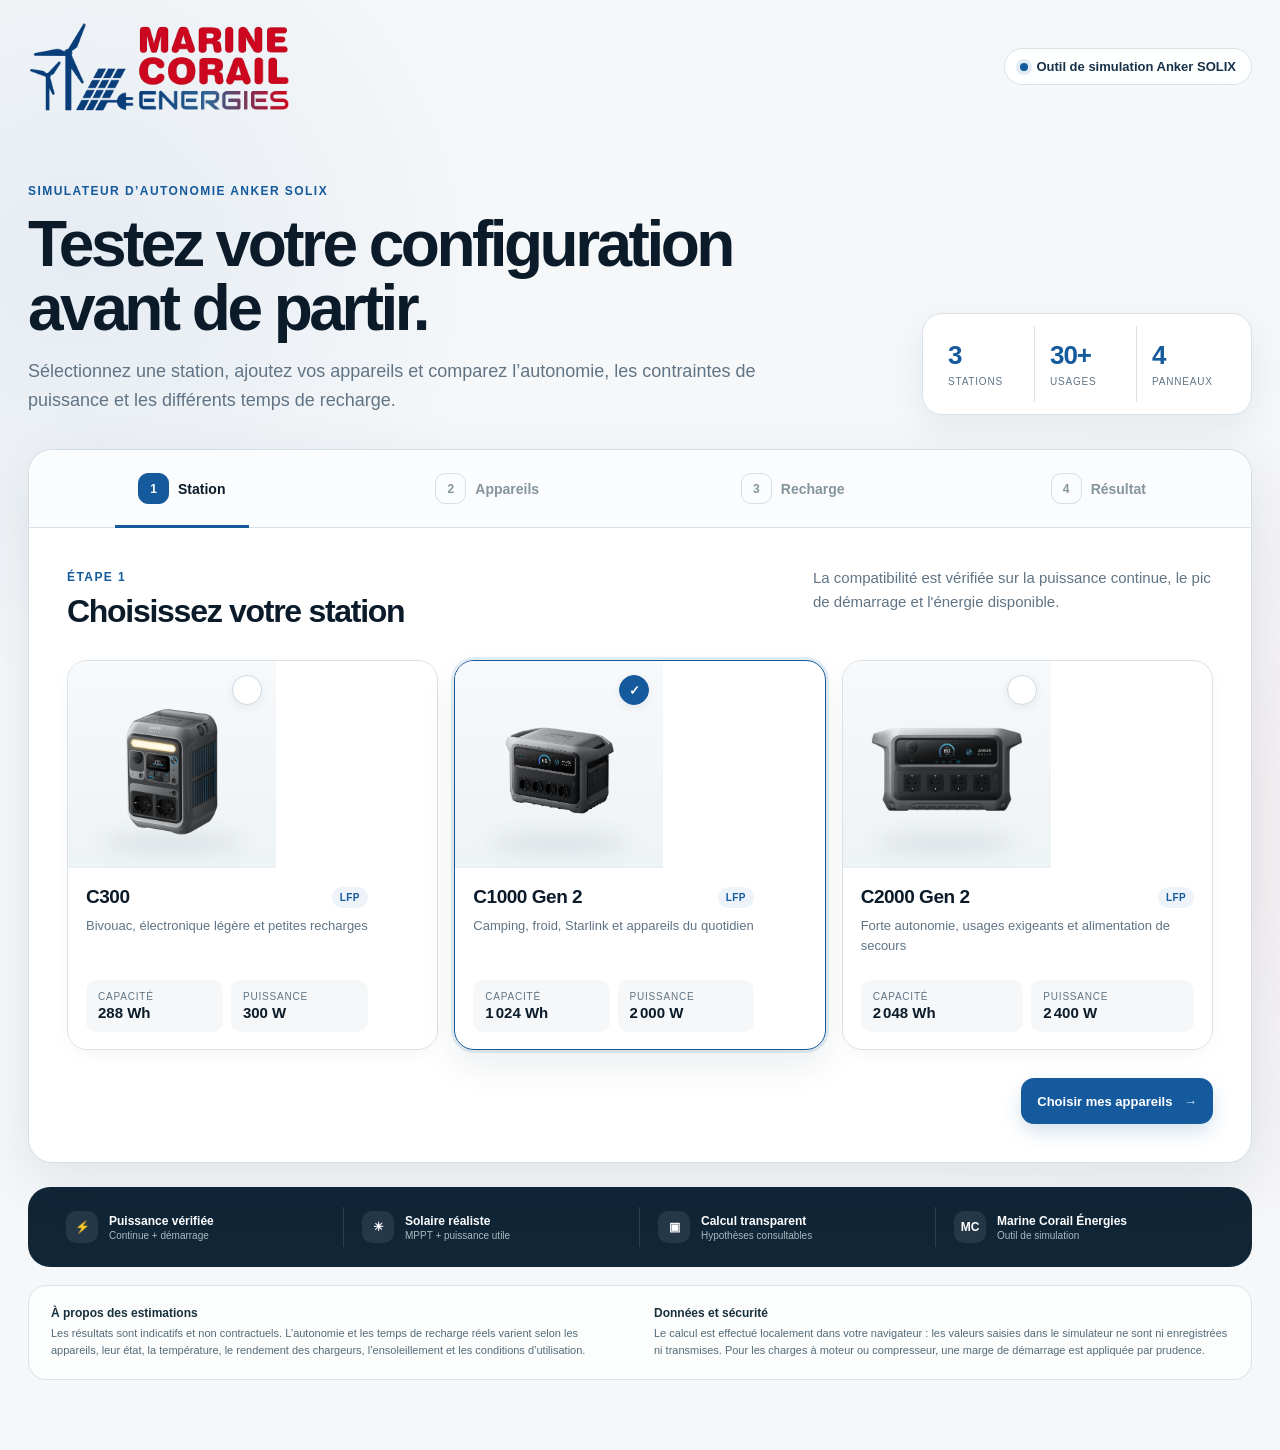
==== index.html @ 853facb1 "Initial version of SOLIX simulator" ====
<!doctype html>
<html lang="fr">
<head>
  <meta charset="utf-8" />
  <meta name="viewport" content="width=device-width, initial-scale=1" />
  <meta name="description" content="Simulateur d'autonomie et de recharge Anker SOLIX par Marine Corail." />
  <meta name="theme-color" content="#071923" />
  <title>Simulateur Anker SOLIX | Marine Corail</title>
  <link rel="stylesheet" href="styles.css" />
</head>
<body>
  <div class="ambient ambient-a"></div>
  <div class="ambient ambient-b"></div>

  <header class="site-header">
    <a class="brand" href="#" aria-label="Marine Corail Énergies - Simulateur Anker SOLIX">
      <img class="brand-logo" src="assets/images/logo-marine-corail-energies.png" alt="Marine Corail Énergies" />
    </a>
    <div class="header-pill"><span class="status-dot"></span> Outil de simulation Anker SOLIX</div>
  </header>

  <main class="shell">
    <section class="hero">
      <div>
        <span class="eyebrow">SIMULATEUR D’AUTONOMIE ANKER SOLIX</span>
        <h1>Testez votre configuration avant de partir.</h1>
        <p>Sélectionnez une station, ajoutez vos appareils et comparez l’autonomie, les contraintes de puissance et les différents temps de recharge.</p>
      </div>
      <div class="hero-proof" aria-label="Périmètre du simulateur">
        <div class="proof-card"><strong>3</strong><span>stations</span></div>
        <div class="proof-card"><strong>30+</strong><span>usages</span></div>
        <div class="proof-card"><strong>4</strong><span>panneaux</span></div>
      </div>
    </section>

    <section class="app-layout">
      <div class="wizard-card">
        <nav class="steps" aria-label="Étapes du simulateur">
          <button class="step-tab active" data-step-target="1"><span>1</span><b>Station</b></button>
          <button class="step-tab" data-step-target="2"><span>2</span><b>Appareils</b></button>
          <button class="step-tab" data-step-target="3"><span>3</span><b>Recharge</b></button>
          <button class="step-tab" data-step-target="4"><span>4</span><b>Résultat</b></button>
        </nav>

        <div class="step-panel active" data-step="1">
          <div class="section-heading">
            <div><span class="section-kicker">ÉTAPE 1</span><h2>Choisissez votre station</h2></div>
            <p>La compatibilité est vérifiée sur la puissance continue, le pic de démarrage et l'énergie disponible.</p>
          </div>
          <div id="stationGrid" class="station-grid"></div>
          <div id="extensionBox" class="extension-box hidden"></div>
          <div class="wizard-actions right"><button class="btn primary" data-next>Choisir mes appareils <span>→</span></button></div>
        </div>

        <div class="step-panel" data-step="2">
          <div class="section-heading">
            <div><span class="section-kicker">ÉTAPE 2</span><h2>Que voulez-vous alimenter ?</h2></div>
            <p>Les consommations types sont préremplies. Vous pouvez ajuster chaque usage ensuite.</p>
          </div>

          <div class="appliance-toolbar">
            <label class="appliance-search">
              <span aria-hidden="true">⌕</span>
              <input id="applianceSearch" type="search" placeholder="Rechercher un appareil…" autocomplete="off" />
            </label>
            <div class="category-row" id="categoryFilters"></div>
          </div>
          <div id="applianceGrid" class="appliance-grid"></div>

          <div class="selected-wrap">
            <div class="selected-header">
              <div><h3>Votre sélection</h3><p id="selectedCount">Aucun appareil ajouté</p></div>
              <button id="addCustomBtn" class="btn ghost">+ Appareil personnalisé</button>
            </div>
            <div id="selectedAppliances" class="selected-list empty-state">
              <div class="empty-icon">＋</div><p>Ajoutez vos appareils pour calculer votre autonomie.</p>
            </div>
          </div>
          <div class="wizard-actions"><button class="btn subtle" data-prev>← Station</button><button class="btn primary" data-next>Choisir la recharge <span>→</span></button></div>
        </div>

        <div class="step-panel" data-step="3">
          <div class="section-heading">
            <div><span class="section-kicker">ÉTAPE 3</span><h2>Comment allez-vous la recharger ?</h2></div>
            <p>Comparez le secteur, le véhicule et le solaire. Pour le solaire, nous vérifions aussi la compatibilité électrique.</p>
          </div>

          <div class="soc-card">
            <div class="soc-top"><div><span>Niveau de batterie actuel</span><strong id="socValue">20 %</strong></div><div><span>Objectif</span><strong>100 %</strong></div></div>
            <input id="socSlider" type="range" min="0" max="90" step="5" value="20" aria-label="Niveau de batterie actuel" />
          </div>

          <div class="charge-choice-head">
            <div>
              <h3>Comparez vos modes de recharge</h3>
              <p>Vous pouvez en sélectionner plusieurs. Les estimations se mettent à jour instantanément.</p>
            </div>
            <span class="multi-select-hint">Sélection multiple</span>
          </div>
          <div id="chargeMethods" class="charge-methods"></div>

          <div id="solarConfigurator" class="solar-config hidden">
            <div class="solar-head"><div><span class="sun-icon">☀</span><div><h3>Recharge solaire</h3><p>Choisissez le panneau et la quantité.</p></div></div><span id="solarCompatibilityBadge" class="mini-badge neutral">À configurer</span></div>
            <div class="solar-fields">
              <label>Panneau<select id="solarPanelSelect"></select></label>
              <label>Quantité<select id="solarQty"><option value="1">1 panneau</option><option value="2">2 panneaux</option><option value="3">3 panneaux</option></select></label>
              <label>Conditions solaires<select id="solarCondition"><option value="excellent">Excellentes</option><option value="good" selected>Bonnes</option><option value="average">Moyennes</option></select></label>
            </div>
            <div id="solarWiringNote" class="info-strip"></div>
          </div>

          <div id="liveChargeEstimate" class="live-charge-estimate" aria-live="polite"></div>

          <div class="wizard-actions"><button class="btn subtle" data-prev>← Appareils</button><button class="btn primary" data-next>Voir mon résultat <span>→</span></button></div>
        </div>

        <div class="step-panel" data-step="4">
          <div class="results-hero" id="resultsHero"></div>
          <div class="results-grid">
            <div class="result-card"><span class="result-label">Consommation estimée</span><strong id="resultEnergy">—</strong><small>par jour selon vos usages</small></div>
            <div class="result-card"><span class="result-label">Puissance simultanée</span><strong id="resultContinuous">—</strong><small id="resultContinuousSub">—</small></div>
            <div class="result-card"><span class="result-label">Pic de démarrage</span><strong id="resultPeak">—</strong><small id="resultPeakSub">—</small></div>
            <div class="result-card"><span class="result-label">Recharge la plus rapide</span><strong id="resultCharge">—</strong><small id="resultChargeSub">—</small></div>
          </div>
          <div id="recommendationBox" class="recommendation hidden"></div>
          <details class="details-card">
            <summary>Voir les hypothèses et le détail du calcul</summary>
            <div id="calculationDetails" class="details-content"></div>
          </details>
          <div class="legal-note">Estimation indicative et non contractuelle. La consommation réelle dépend des appareils, de leur âge, de la température, du rendement des chargeurs et des conditions d'utilisation. Les appareils à moteur ou compresseur peuvent présenter des pointes de démarrage très supérieures à leur puissance nominale.</div>
          <div class="wizard-actions"><button class="btn subtle" data-prev>← Modifier la recharge</button><button class="btn primary" id="restartBtn">Recommencer</button></div>
        </div>
      </div>

      <aside class="live-summary" id="liveSummary">
        <div class="summary-topline"><span>APERÇU EN DIRECT</span><span class="live-dot"></span></div>
        <div class="summary-station">
          <div class="summary-product"><img id="summaryStationImage" src="assets/images/anker-solix-c1000-gen2.webp" alt="" /></div>
          <div><small>Station sélectionnée</small><strong id="summaryStation">C1000 Gen 2</strong><span id="summaryCapacity">1 024 Wh • 2 000 W</span></div>
        </div>
        <div class="summary-metric focus"><span>Autonomie estimée</span><strong id="summaryRuntime">—</strong><small id="summaryRuntimeHint">Ajoutez des appareils</small></div>
        <div class="summary-metric charge-summary"><span>Recharge la plus rapide</span><strong id="summaryChargeTime">—</strong><small id="summaryChargeHint">Choisissez un mode de recharge</small></div>
        <div class="meter-block"><div class="meter-label"><span>Charge continue</span><b id="summaryContinuous">0 / 2 000 W</b></div><div class="meter"><i id="continuousMeter"></i></div></div>
        <div class="meter-block"><div class="meter-label"><span>Pic de démarrage</span><b id="summaryPeak">0 / 3 000 W</b></div><div class="meter"><i id="peakMeter"></i></div></div>
        <div id="summaryStatus" class="summary-status neutral"><span>●</span><div><strong>Prêt à simuler</strong><small>Sélectionnez vos usages.</small></div></div>
        <button class="summary-cta" data-step-target="4">Voir le bilan détaillé <span>→</span></button>
      </aside>
    </section>

    <div class="mobile-live-bar" id="mobileLiveBar" aria-live="polite" aria-label="Résumé de la simulation">
      <div class="mobile-live-main">
        <span class="mobile-live-label" id="mobileSummaryStation">C1000 Gen 2</span>
        <strong id="mobileSummaryRuntime">—</strong>
      </div>
      <div class="mobile-live-status neutral" id="mobileSummaryStatus"><span>●</span><b>Prêt</b></div>
    </div>

    <section class="trust-band">
      <div><span>⚡</span><div><strong>Puissance vérifiée</strong><small>Continue + démarrage</small></div></div>
      <div><span>☀</span><div><strong>Solaire réaliste</strong><small>MPPT + puissance utile</small></div></div>
      <div><span>▣</span><div><strong>Calcul transparent</strong><small>Hypothèses consultables</small></div></div>
      <div><span>MC</span><div><strong>Marine Corail Énergies</strong><small>Outil de simulation</small></div></div>
    </section>

    <footer class="simulator-footer">
      <div>
        <strong>À propos des estimations</strong>
        <p>Les résultats sont indicatifs et non contractuels. L’autonomie et les temps de recharge réels varient selon les appareils, leur état, la température, le rendement des chargeurs, l’ensoleillement et les conditions d’utilisation.</p>
      </div>
      <div>
        <strong>Données et sécurité</strong>
        <p>Le calcul est effectué localement dans votre navigateur : les valeurs saisies dans le simulateur ne sont ni enregistrées ni transmises. Pour les charges à moteur ou compresseur, une marge de démarrage est appliquée par prudence.</p>
      </div>
    </footer>
  </main>

  <dialog id="customDialog" class="custom-dialog">
    <form method="dialog" id="customForm">
      <div class="dialog-head"><div><span class="section-kicker">APPAREIL PERSONNALISÉ</span><h3>Ajoutez votre équipement</h3></div><button class="dialog-close" value="cancel" aria-label="Fermer">×</button></div>
      <div class="form-grid">
        <label class="span-2">Nom de l'appareil<input id="customName" required placeholder="Ex. dessalinisateur" /></label>
        <label>Puissance nominale (W)<input id="customPower" type="number" min="1" value="100" required /></label>
        <label>Heures / jour<input id="customHours" type="number" min="0.1" max="24" step="0.1" value="2" required /></label>
        <label>Quantité<input id="customQty" type="number" min="1" max="20" value="1" required /></label>
        <label>Pic de démarrage (W)<input id="customStartup" type="number" min="1" value="100" /></label>
      </div>
      <label class="checkbox-line"><input id="customMotor" type="checkbox" /> <span>Cet appareil possède un moteur / compresseur</span></label>
      <div class="dialog-actions"><button class="btn subtle" value="cancel">Annuler</button><button class="btn primary" id="customSubmit" value="default">Ajouter l'appareil</button></div>
    </form>
  </dialog>

  <script src="data.js"></script>
  <script src="app.js"></script>
</body>
</html>
---- styles.css ----
:root {
  --ink: #071923;
  --ink-2: #17303c;
  --muted: #617480;
  --line: #dce5e9;
  --panel: rgba(255,255,255,.93);
  --bg: #f4f7f7;
  --aqua: #00b8ad;
  --aqua-dark: #07877f;
  --coral: #ff6d57;
  --sun: #f1af23;
  --good: #118b68;
  --warn: #c87b13;
  --bad: #c74646;
  --shadow: 0 18px 60px rgba(7,25,35,.10);
  --radius: 24px;
}

* { box-sizing: border-box; }
html { scroll-behavior: smooth; }
body { margin: 0; font-family: Inter, ui-sans-serif, -apple-system, BlinkMacSystemFont, "Segoe UI", sans-serif; color: var(--ink); background: var(--bg); min-height: 100vh; }
button, input, select { font: inherit; }
button { color: inherit; }
.ambient { position: fixed; width: 36rem; height: 36rem; border-radius: 50%; filter: blur(90px); opacity: .15; pointer-events: none; z-index: -1; }
.ambient-a { background: #28d8cc; left: -14rem; top: 12rem; }
.ambient-b { background: #ff7d66; right: -17rem; top: 34rem; }

.site-header { max-width: 1320px; margin: 0 auto; padding: 26px 28px 14px; display: flex; align-items: center; justify-content: space-between; gap: 18px; }
.brand { display: inline-flex; align-items: center; gap: 12px; color: inherit; text-decoration: none; }
.brand-mark { display: grid; place-items: center; width: 46px; height: 46px; border-radius: 14px; background: var(--ink); color: white; font-weight: 900; font-size: 13px; letter-spacing: -.04em; box-shadow: 0 8px 20px rgba(7,25,35,.18); }
.brand-copy { display: grid; gap: 2px; }
.brand-copy strong { font-size: 14px; letter-spacing: .08em; }
.brand-copy small { font-size: 9px; letter-spacing: .18em; color: var(--muted); font-weight: 800; }
.header-pill { border: 1px solid var(--line); background: rgba(255,255,255,.72); backdrop-filter: blur(12px); border-radius: 999px; padding: 10px 14px; font-size: 12px; color: var(--ink-2); font-weight: 700; display: flex; align-items: center; gap: 8px; }
.status-dot { width: 8px; height: 8px; border-radius: 50%; background: var(--aqua); box-shadow: 0 0 0 4px rgba(0,184,173,.12); }

.shell { max-width: 1320px; margin: 0 auto; padding: 12px 28px 70px; }
.hero { display: grid; grid-template-columns: 1.35fr .65fr; gap: 50px; align-items: end; padding: 58px 0 44px; }
.eyebrow, .section-kicker { color: var(--aqua-dark); font-size: 11px; font-weight: 900; letter-spacing: .16em; }
.hero h1 { font-size: clamp(38px, 5vw, 72px); line-height: .98; letter-spacing: -.055em; max-width: 900px; margin: 14px 0 20px; }
.hero p { max-width: 760px; font-size: 18px; line-height: 1.65; color: var(--muted); margin: 0; }
.hero-proof { display: grid; grid-template-columns: repeat(3, 1fr); background: var(--ink); border-radius: 24px; padding: 18px; gap: 2px; box-shadow: var(--shadow); }
.proof-card { padding: 18px 12px; color: white; border-right: 1px solid rgba(255,255,255,.12); }
.proof-card:last-child { border-right: 0; }
.proof-card strong { display: block; font-size: 27px; letter-spacing: -.04em; }
.proof-card span { display: block; margin-top: 4px; font-size: 10px; color: #b6c6cc; line-height: 1.35; text-transform: uppercase; letter-spacing: .08em; }

.app-layout { display: grid; grid-template-columns: minmax(0, 1fr) 330px; gap: 24px; align-items: start; }
.wizard-card, .live-summary { background: var(--panel); backdrop-filter: blur(12px); border: 1px solid rgba(205,217,222,.9); box-shadow: var(--shadow); }
.wizard-card { border-radius: var(--radius); overflow: hidden; }
.steps { height: 76px; display: grid; grid-template-columns: repeat(4, 1fr); border-bottom: 1px solid var(--line); background: rgba(247,250,250,.85); }
.step-tab { border: 0; background: transparent; display: flex; align-items: center; justify-content: center; gap: 9px; cursor: pointer; color: #84959d; position: relative; }
.step-tab span { width: 28px; height: 28px; border-radius: 9px; display: grid; place-items: center; border: 1px solid #d3dfe3; font-size: 11px; font-weight: 800; }
.step-tab b { font-size: 12px; }
.step-tab.active { color: var(--ink); }
.step-tab.active span { color: white; background: var(--ink); border-color: var(--ink); }
.step-tab.active::after { content: ""; position: absolute; bottom: -1px; height: 2px; left: 28%; right: 28%; background: var(--aqua); }

.step-panel { display: none; padding: 34px; }
.step-panel.active { display: block; animation: fadeIn .25s ease both; }
@keyframes fadeIn { from { opacity: 0; transform: translateY(5px); } to { opacity: 1; transform: none; } }
.section-heading { display: flex; justify-content: space-between; gap: 30px; align-items: end; margin-bottom: 28px; }
.section-heading h2 { font-size: 30px; letter-spacing: -.04em; margin: 7px 0 0; }
.section-heading p { max-width: 400px; font-size: 13px; line-height: 1.55; color: var(--muted); margin: 0; }

.station-grid { display: grid; grid-template-columns: repeat(3, 1fr); gap: 14px; }
.station-card { border: 1px solid var(--line); border-radius: 19px; padding: 18px; background: white; cursor: pointer; text-align: left; transition: .2s ease; min-height: 262px; display: flex; flex-direction: column; }
.station-card:hover { transform: translateY(-2px); border-color: #b8cacd; box-shadow: 0 12px 30px rgba(7,25,35,.07); }
.station-card.selected { border-color: var(--aqua); box-shadow: 0 0 0 3px rgba(0,184,173,.10); }
.device-visual { height: 94px; display: flex; align-items: center; justify-content: center; position: relative; margin-bottom: 8px; }
.device-body { width: 118px; height: 72px; border-radius: 14px; background: linear-gradient(145deg,#1e2d34,#071923); box-shadow: 0 16px 22px rgba(7,25,35,.18); position: relative; }
.device-body::before { content: "SOLIX"; position: absolute; left: 14px; top: 12px; color: #aebdc2; font-size: 8px; letter-spacing: .14em; font-weight: 800; }
.device-body::after { content: ""; position: absolute; width: 28px; height: 18px; border: 1px solid #52656d; border-radius: 4px; right: 12px; top: 12px; background: #0b171d; }
.device-c300 .device-body { width: 88px; height: 62px; }
.device-c2000-gen2 .device-body { width: 140px; height: 76px; }
.station-select { position: absolute; right: 0; top: 0; width: 24px; height: 24px; border-radius: 8px; border: 1px solid var(--line); display: grid; place-items: center; background: white; color: white; font-weight: 900; font-size: 12px; }
.station-card.selected .station-select { background: var(--aqua); border-color: var(--aqua); }
.station-card h3 { margin: 7px 0 4px; font-size: 16px; }
.station-card .station-sub { color: var(--muted); font-size: 11px; margin-bottom: 14px; }
.station-specs { margin-top: auto; display: grid; grid-template-columns: 1fr 1fr; gap: 8px; }
.spec-pill { padding: 9px 10px; background: #f5f8f8; border-radius: 10px; }
.spec-pill span { display: block; color: var(--muted); font-size: 9px; text-transform: uppercase; letter-spacing: .08em; }
.spec-pill strong { display: block; margin-top: 2px; font-size: 13px; }
.station-tags { display: flex; gap: 5px; flex-wrap: wrap; margin-top: 10px; }
.station-tags span { padding: 5px 7px; border-radius: 999px; background: #edf7f6; color: #216f69; font-size: 9px; font-weight: 800; }

.extension-box { margin-top: 18px; padding: 18px; border: 1px solid #cae7e4; background: #f2fbfa; border-radius: 16px; display: flex; align-items: center; justify-content: space-between; gap: 20px; }
.extension-box.hidden { display: none; }
.extension-copy { display: flex; align-items: center; gap: 14px; }
.extension-icon { width: 42px; height: 42px; display: grid; place-items: center; border-radius: 12px; background: var(--ink); color: white; font-weight: 900; }
.extension-copy h4 { margin: 0 0 3px; font-size: 14px; }
.extension-copy p { margin: 0; color: var(--muted); font-size: 11px; }
.switch { position: relative; width: 48px; height: 28px; }
.switch input { opacity: 0; width: 0; height: 0; }
.switch span { position: absolute; inset: 0; border-radius: 999px; background: #c6d3d7; cursor: pointer; transition: .2s; }
.switch span::before { content: ""; position: absolute; width: 20px; height: 20px; left: 4px; top: 4px; border-radius: 50%; background: white; transition: .2s; box-shadow: 0 2px 6px rgba(0,0,0,.2); }
.switch input:checked + span { background: var(--aqua); }
.switch input:checked + span::before { transform: translateX(20px); }

.category-row { display: flex; flex-wrap: wrap; gap: 8px; margin-bottom: 18px; }
.category-btn { border: 1px solid var(--line); background: white; border-radius: 999px; padding: 8px 12px; font-size: 11px; font-weight: 750; cursor: pointer; }
.category-btn.active { background: var(--ink); color: white; border-color: var(--ink); }
.appliance-grid { display: grid; grid-template-columns: repeat(4, 1fr); gap: 10px; max-height: 420px; overflow: auto; padding-right: 4px; }
.appliance-card { border: 1px solid var(--line); background: white; border-radius: 15px; padding: 13px; text-align: left; cursor: pointer; min-height: 126px; display: flex; flex-direction: column; transition: .18s; }
.appliance-card:hover { border-color: #b9c9cd; transform: translateY(-1px); }
.appliance-card.added { border-color: var(--aqua); background: #f5fcfb; }
.appliance-icon { width: 34px; height: 34px; display: grid; place-items: center; border-radius: 10px; background: #f0f5f5; font-size: 16px; margin-bottom: 10px; }
.appliance-card h4 { font-size: 12px; margin: 0 0 3px; }
.appliance-card p { margin: 0; font-size: 9px; line-height: 1.4; color: var(--muted); }
.appliance-add { margin-top: auto; padding-top: 8px; font-size: 9px; color: var(--aqua-dark); font-weight: 900; text-transform: uppercase; letter-spacing: .08em; }

.selected-wrap { margin-top: 24px; border-top: 1px solid var(--line); padding-top: 22px; }
.selected-header { display: flex; justify-content: space-between; align-items: center; gap: 12px; margin-bottom: 12px; }
.selected-header h3 { margin: 0; font-size: 17px; }
.selected-header p { margin: 3px 0 0; font-size: 10px; color: var(--muted); }
.selected-list { display: grid; gap: 9px; }
.selected-list.empty-state { min-height: 90px; place-items: center; text-align: center; color: var(--muted); background: #f7f9f9; border: 1px dashed #cfdadd; border-radius: 14px; padding: 15px; }
.empty-icon { width: 36px; height: 36px; display: grid; place-items: center; border-radius: 50%; background: white; border: 1px solid var(--line); color: var(--aqua-dark); font-size: 20px; margin: 0 auto 6px; }
.selected-list.empty-state p { margin: 0; font-size: 11px; }
.selected-item { display: grid; grid-template-columns: minmax(150px, 1.4fr) repeat(2, minmax(90px,.55fr)) 34px; gap: 10px; align-items: center; border: 1px solid var(--line); border-radius: 14px; padding: 11px; background: white; }
.selected-name { display: flex; align-items: center; gap: 10px; min-width: 0; }
.selected-name .appliance-icon { margin: 0; flex: 0 0 auto; }
.selected-name strong { display: block; font-size: 11px; white-space: nowrap; overflow: hidden; text-overflow: ellipsis; }
.selected-name small { display: block; font-size: 9px; color: var(--muted); margin-top: 2px; }
.mini-field label { display: block; font-size: 8px; text-transform: uppercase; letter-spacing: .08em; color: var(--muted); margin-bottom: 3px; }
.mini-field input { width: 100%; min-width: 0; border: 1px solid var(--line); border-radius: 9px; padding: 7px 8px; background: #fbfcfc; font-size: 11px; }
.remove-btn { width: 30px; height: 30px; border: 0; border-radius: 9px; background: #f6f8f8; color: #88989f; cursor: pointer; }
.remove-btn:hover { color: var(--bad); background: #fff1f1; }

.soc-card { padding: 18px; border: 1px solid var(--line); border-radius: 16px; background: #f9fbfb; margin-bottom: 18px; }
.soc-top { display: flex; justify-content: space-between; margin-bottom: 12px; }
.soc-top div { display: grid; gap: 3px; }
.soc-top div:last-child { text-align: right; }
.soc-top span { font-size: 10px; color: var(--muted); }
.soc-top strong { font-size: 18px; }
input[type="range"] { width: 100%; accent-color: var(--aqua); }
.charge-methods { display: grid; grid-template-columns: repeat(4, 1fr); gap: 10px; }
.charge-card { min-height: 122px; padding: 15px; border: 1px solid var(--line); border-radius: 15px; background: white; cursor: pointer; text-align: left; position: relative; }
.charge-card.disabled { opacity: .42; cursor: not-allowed; }
.charge-card.selected { border-color: var(--aqua); box-shadow: 0 0 0 3px rgba(0,184,173,.10); }
.charge-card .charge-icon { font-size: 20px; }
.charge-card h4 { margin: 10px 0 3px; font-size: 12px; }
.charge-card p { margin: 0; font-size: 9px; color: var(--muted); line-height: 1.4; }
.charge-card .check { position: absolute; right: 10px; top: 10px; width: 19px; height: 19px; border: 1px solid var(--line); border-radius: 6px; display: grid; place-items: center; color: white; font-size: 9px; }
.charge-card.selected .check { background: var(--aqua); border-color: var(--aqua); }
.solar-config { margin-top: 16px; border-radius: 17px; padding: 18px; background: linear-gradient(135deg,#fffaf0,#fffdf8); border: 1px solid #f1dfb9; }
.solar-config.hidden { display: none; }
.solar-head { display: flex; align-items: center; justify-content: space-between; gap: 14px; margin-bottom: 16px; }
.solar-head > div { display: flex; gap: 11px; align-items: center; }
.sun-icon { width: 38px; height: 38px; border-radius: 11px; display: grid; place-items: center; background: #fff0c8; color: #a96d00; font-size: 21px; }
.solar-head h3 { margin: 0; font-size: 14px; }
.solar-head p { margin: 2px 0 0; font-size: 9px; color: var(--muted); }
.solar-fields { display: grid; grid-template-columns: 1.3fr .8fr 1fr; gap: 10px; }
.solar-fields label, .form-grid label { display: grid; gap: 5px; font-size: 9px; color: var(--muted); text-transform: uppercase; letter-spacing: .06em; font-weight: 800; }
.solar-fields select, .form-grid input { border: 1px solid #d6dfe2; border-radius: 10px; background: white; padding: 10px; color: var(--ink); text-transform: none; letter-spacing: normal; }
.info-strip { margin-top: 12px; padding: 10px 12px; border-radius: 10px; background: rgba(255,255,255,.65); font-size: 10px; line-height: 1.45; color: #665626; }
.mini-badge { padding: 7px 9px; border-radius: 999px; font-size: 9px; font-weight: 900; }
.mini-badge.good { background: #e6f7f0; color: var(--good); }
.mini-badge.warn { background: #fff1d7; color: var(--warn); }
.mini-badge.bad { background: #ffe8e8; color: var(--bad); }
.mini-badge.neutral { background: #eef3f4; color: var(--muted); }

.wizard-actions { display: flex; justify-content: space-between; gap: 10px; margin-top: 28px; }
.wizard-actions.right { justify-content: flex-end; }
.btn { border: 0; border-radius: 12px; padding: 12px 16px; font-size: 11px; font-weight: 850; cursor: pointer; }
.btn.primary { background: var(--ink); color: white; box-shadow: 0 8px 18px rgba(7,25,35,.13); }
.btn.primary:hover { background: #112d3b; transform: translateY(-1px); }
.btn.primary span { color: #68e3da; margin-left: 8px; }
.btn.subtle { background: #f2f5f5; color: var(--ink-2); }
.btn.ghost { background: white; color: var(--aqua-dark); border: 1px solid #cce3e1; padding: 9px 12px; }

.live-summary { position: sticky; top: 18px; border-radius: var(--radius); padding: 22px; }
.summary-topline { display: flex; align-items: center; justify-content: space-between; font-size: 9px; font-weight: 900; letter-spacing: .13em; color: var(--muted); }
.live-dot { width: 7px; height: 7px; border-radius: 50%; background: var(--aqua); box-shadow: 0 0 0 4px rgba(0,184,173,.12); }
.summary-station { display: flex; align-items: center; gap: 12px; padding: 19px 0; border-bottom: 1px solid var(--line); }
.mini-device { width: 58px; height: 46px; border-radius: 10px; background: var(--ink); position: relative; box-shadow: 0 8px 15px rgba(7,25,35,.15); flex: 0 0 auto; }
.mini-device span { position: absolute; width: 15px; height: 10px; border: 1px solid #52646c; right: 8px; top: 8px; border-radius: 3px; }
.mini-device i { position: absolute; width: 4px; height: 4px; border-radius: 50%; left: 10px; bottom: 10px; background: var(--aqua); }
.summary-station small { display: block; color: var(--muted); font-size: 9px; }
.summary-station strong { display: block; font-size: 13px; margin-top: 2px; }
.summary-station span { display: block; font-size: 9px; color: var(--muted); margin-top: 2px; }
.summary-metric { padding: 22px 0 16px; }
.summary-metric span { display: block; font-size: 10px; color: var(--muted); }
.summary-metric strong { display: block; font-size: 32px; letter-spacing: -.05em; margin-top: 4px; }
.summary-metric small { display: block; color: var(--muted); margin-top: 3px; font-size: 9px; }
.meter-block { margin: 13px 0; }
.meter-label { display: flex; justify-content: space-between; gap: 8px; font-size: 9px; color: var(--muted); margin-bottom: 6px; }
.meter-label b { color: var(--ink-2); }
.meter { height: 7px; background: #edf2f3; border-radius: 999px; overflow: hidden; }
.meter i { display: block; height: 100%; width: 0; background: var(--aqua); border-radius: inherit; transition: width .25s ease; }
.meter i.warn { background: var(--warn); }
.meter i.bad { background: var(--bad); }
.summary-status { margin-top: 18px; padding: 12px; border-radius: 13px; display: flex; gap: 9px; align-items: flex-start; }
.summary-status span { font-size: 10px; margin-top: 2px; }
.summary-status strong { display: block; font-size: 10px; }
.summary-status small { display: block; font-size: 8px; margin-top: 2px; line-height: 1.4; }
.summary-status.neutral { background: #f0f4f5; color: #6a7b83; }
.summary-status.good { background: #eaf8f3; color: var(--good); }
.summary-status.warn { background: #fff3df; color: var(--warn); }
.summary-status.bad { background: #ffeded; color: var(--bad); }
.summary-cta { width: 100%; margin-top: 15px; border: 0; border-radius: 12px; background: var(--ink); color: white; padding: 12px; font-size: 10px; font-weight: 850; cursor: pointer; }
.summary-cta span { color: #62ddd4; margin-left: 8px; }

.results-hero { border-radius: 20px; padding: 28px; color: white; background: var(--ink); position: relative; overflow: hidden; margin-bottom: 16px; }
.results-hero::after { content: ""; position: absolute; width: 220px; height: 220px; border-radius: 50%; right: -70px; top: -100px; background: rgba(0,184,173,.18); }
.results-hero.good { background: linear-gradient(135deg,#082b2b,#0c4d44); }
.results-hero.warn { background: linear-gradient(135deg,#3d2e0e,#725119); }
.results-hero.bad { background: linear-gradient(135deg,#3b1717,#702828); }
.result-status-line { display: flex; gap: 8px; align-items: center; font-size: 10px; text-transform: uppercase; letter-spacing: .12em; font-weight: 900; color: #cde2e1; }
.result-big { font-size: clamp(38px,6vw,64px); line-height: 1; letter-spacing: -.055em; margin: 12px 0 7px; position: relative; z-index: 1; }
.results-hero p { margin: 0; max-width: 720px; color: #d5e1e4; font-size: 12px; line-height: 1.55; position: relative; z-index: 1; }
.results-grid { display: grid; grid-template-columns: repeat(4,1fr); gap: 10px; }
.result-card { border: 1px solid var(--line); border-radius: 15px; padding: 15px; background: white; min-height: 112px; }
.result-label { display: block; font-size: 9px; color: var(--muted); }
.result-card strong { display: block; font-size: 19px; margin: 9px 0 4px; letter-spacing: -.03em; }
.result-card small { display: block; font-size: 8px; line-height: 1.4; color: var(--muted); }
.recommendation { margin-top: 14px; padding: 18px; border-radius: 16px; background: #f3faf9; border: 1px solid #cae5e2; display: flex; justify-content: space-between; gap: 16px; align-items: center; }
.recommendation.hidden { display: none; }
.recommendation h4 { margin: 0 0 4px; font-size: 13px; }
.recommendation p { margin: 0; font-size: 10px; color: var(--muted); }
.recommendation strong { font-size: 15px; white-space: nowrap; }
.details-card { margin-top: 14px; border: 1px solid var(--line); border-radius: 15px; background: white; }
.details-card summary { cursor: pointer; padding: 15px 17px; font-size: 10px; font-weight: 850; }
.details-content { padding: 0 17px 16px; color: var(--muted); font-size: 10px; line-height: 1.65; }
.details-content ul { margin: 8px 0 0; padding-left: 18px; }
.legal-note { margin-top: 14px; font-size: 9px; line-height: 1.55; color: #7c8c93; padding: 0 4px; }

.trust-band { margin-top: 24px; display: grid; grid-template-columns: repeat(4,1fr); background: var(--ink); color: white; border-radius: 22px; padding: 20px; }
.trust-band > div { display: flex; align-items: center; gap: 11px; padding: 4px 18px; border-right: 1px solid rgba(255,255,255,.12); }
.trust-band > div:last-child { border-right: 0; }
.trust-band > div > span { width: 32px; height: 32px; border-radius: 10px; background: rgba(255,255,255,.09); display: grid; place-items: center; font-size: 12px; font-weight: 900; }
.trust-band strong { display: block; font-size: 10px; }
.trust-band small { display: block; color: #a8bbc2; font-size: 8px; margin-top: 2px; }

.custom-dialog { border: 0; border-radius: 22px; padding: 0; width: min(620px, calc(100vw - 28px)); box-shadow: 0 30px 100px rgba(7,25,35,.3); }
.custom-dialog::backdrop { background: rgba(4,17,23,.62); backdrop-filter: blur(5px); }
.custom-dialog form { padding: 24px; }
.dialog-head { display: flex; justify-content: space-between; gap: 16px; align-items: start; }
.dialog-head h3 { margin: 7px 0 0; font-size: 23px; letter-spacing: -.04em; }
.dialog-close { border: 0; width: 34px; height: 34px; border-radius: 10px; background: #f0f4f4; font-size: 20px; cursor: pointer; }
.form-grid { display: grid; grid-template-columns: 1fr 1fr; gap: 12px; margin-top: 22px; }
.form-grid .span-2 { grid-column: 1 / -1; }
.checkbox-line { display: flex; align-items: center; gap: 8px; margin-top: 14px; font-size: 10px; color: var(--muted); }
.checkbox-line input { accent-color: var(--aqua); }
.dialog-actions { display: flex; justify-content: flex-end; gap: 9px; margin-top: 22px; }

@media (max-width: 1100px) {
  .hero { grid-template-columns: 1fr; gap: 26px; }
  .hero-proof { max-width: 520px; }
  .app-layout { grid-template-columns: 1fr; }
  .live-summary { position: static; order: -1; display: grid; grid-template-columns: 1.2fr 1fr 1fr; gap: 16px; align-items: center; }
  .summary-topline { grid-column: 1 / -1; }
  .summary-station, .summary-metric { border: 0; padding: 0; }
  .live-summary .meter-block, .summary-status, .summary-cta { display: none; }
  .appliance-grid { grid-template-columns: repeat(3,1fr); }
}

@media (max-width: 760px) {
  .site-header { padding: 18px 16px 6px; }
  .header-pill { display: none; }
  .shell { padding: 0 12px 40px; }
  .hero { padding: 36px 4px 26px; }
  .hero h1 { font-size: 44px; }
  .hero p { font-size: 15px; }
  .hero-proof { grid-template-columns: repeat(3,1fr); padding: 12px; }
  .proof-card { padding: 10px 8px; }
  .proof-card strong { font-size: 21px; }
  .proof-card span { font-size: 8px; }
  .live-summary { grid-template-columns: 1fr 1fr; padding: 16px; }
  .summary-station { grid-column: 1 / -1; }
  .summary-metric strong { font-size: 25px; }
  .steps { height: 64px; }
  .step-tab { gap: 0; }
  .step-tab b { display: none; }
  .step-panel { padding: 22px 16px; }
  .section-heading { display: block; }
  .section-heading h2 { font-size: 25px; }
  .section-heading p { margin-top: 10px; }
  .station-grid { grid-template-columns: 1fr; }
  .station-card { min-height: 180px; display: grid; grid-template-columns: 120px 1fr; column-gap: 8px; }
  .device-visual { grid-row: 1 / span 4; height: auto; }
  .station-card .station-sub, .station-card h3, .station-specs, .station-tags { grid-column: 2; }
  .station-tags { align-self: start; }
  .extension-box { align-items: flex-start; }
  .appliance-grid { grid-template-columns: repeat(2,1fr); max-height: 470px; }
  .selected-header { align-items: flex-start; }
  .selected-item { grid-template-columns: 1fr 72px 34px; }
  .selected-item .usage-field { grid-column: 1 / 3; }
  .charge-methods { grid-template-columns: repeat(2,1fr); }
  .solar-fields { grid-template-columns: 1fr; }
  .results-grid { grid-template-columns: repeat(2,1fr); }
  .recommendation { display: block; }
  .recommendation strong { display: block; margin-top: 10px; }
  .trust-band { grid-template-columns: repeat(2,1fr); padding: 14px; }
  .trust-band > div { border: 0; padding: 9px; }
}

@media (max-width: 430px) {
  .hero h1 { font-size: 38px; }
  .appliance-grid { grid-template-columns: 1fr 1fr; gap: 8px; }
  .appliance-card { min-height: 118px; padding: 11px; }
  .results-grid { grid-template-columns: 1fr 1fr; }
  .result-card { min-height: 102px; }
  .wizard-actions .btn { flex: 1; padding-left: 10px; padding-right: 10px; }
  .form-grid { grid-template-columns: 1fr; }
  .form-grid .span-2 { grid-column: auto; }
}

/* V1.1 — lisibilité, recharge multiple et mobile */
body { font-size: 16px; overflow-x: hidden; }

/* Rehausse générale de la typographie secondaire */
.brand-copy small { font-size: 10px; }
.proof-card span { font-size: 11px; }
.step-tab b { font-size: 13px; }
.step-tab span { font-size: 12px; }
.section-heading p { font-size: 14px; }
.station-card h3 { font-size: 17px; }
.station-card .station-sub { font-size: 12px; }
.spec-pill span { font-size: 10px; }
.spec-pill strong { font-size: 14px; }
.station-tags span { font-size: 10px; }
.extension-copy p { font-size: 12px; }
.category-btn { font-size: 12px; min-height: 38px; }
.appliance-card h4 { font-size: 13px; }
.appliance-card p { font-size: 11px; }
.appliance-add { font-size: 10px; }
.selected-header p { font-size: 11px; }
.selected-name strong { font-size: 12px; }
.selected-name small { font-size: 10px; }
.mini-field label { font-size: 9px; }
.mini-field input { font-size: 13px; }
.soc-top span { font-size: 11px; }
.charge-card h4 { font-size: 14px; }
.charge-card p { font-size: 11px; }
.solar-head h3 { font-size: 16px; }
.solar-head p { font-size: 11px; }
.solar-fields label, .form-grid label { font-size: 10px; }
.info-strip { font-size: 11px; }
.btn { font-size: 12px; min-height: 44px; }
.summary-topline { font-size: 10px; }
.summary-station small, .summary-station span { font-size: 10px; }
.summary-station strong { font-size: 14px; }
.summary-metric span { font-size: 11px; }
.summary-metric small { font-size: 10px; }
.meter-label { font-size: 10px; }
.summary-status strong { font-size: 11px; }
.summary-status small { font-size: 10px; }
.summary-cta { font-size: 11px; min-height: 44px; }
.results-hero p { font-size: 14px; }
.result-label { font-size: 10px; }
.result-card small { font-size: 10px; }
.recommendation p, .details-card summary, .details-content { font-size: 11px; }
.legal-note { font-size: 10px; }
.trust-band strong { font-size: 11px; }
.trust-band small { font-size: 9px; }

.charge-choice-head { display: flex; align-items: end; justify-content: space-between; gap: 18px; margin: 4px 0 12px; }
.charge-choice-head h3 { margin: 0 0 4px; font-size: 17px; letter-spacing: -.02em; }
.charge-choice-head p { margin: 0; color: var(--muted); font-size: 12px; line-height: 1.45; }
.multi-select-hint { flex: 0 0 auto; padding: 7px 10px; border-radius: 999px; background: #edf7f6; color: var(--aqua-dark); font-size: 10px; font-weight: 850; }

.live-charge-estimate { margin-top: 18px; padding: 19px; border-radius: 18px; border: 1px solid #cfe4e3; background: linear-gradient(135deg,#f4fbfa,#ffffff); }
.live-charge-head { display: flex; justify-content: space-between; align-items: end; gap: 16px; margin-bottom: 14px; }
.live-charge-head h3 { margin: 5px 0 0; font-size: 20px; letter-spacing: -.03em; }
.fastest-pill { padding: 8px 11px; border-radius: 999px; background: var(--ink); color: white; font-size: 11px; font-weight: 850; white-space: nowrap; }
.charge-time-grid { display: grid; grid-template-columns: repeat(2,minmax(0,1fr)); gap: 10px; }
.charge-time-card { min-width: 0; display: grid; grid-template-columns: 38px minmax(0,1fr); gap: 11px; align-items: start; padding: 14px; border: 1px solid var(--line); background: white; border-radius: 14px; }
.charge-time-card.fastest { border-color: var(--aqua); box-shadow: 0 0 0 2px rgba(0,184,173,.08); }
.charge-time-icon { width: 38px; height: 38px; border-radius: 11px; display: grid; place-items: center; background: #eef7f6; font-size: 17px; }
.charge-time-card span { display: block; color: var(--muted); font-size: 11px; font-weight: 750; }
.charge-time-card strong { display: block; margin: 3px 0 3px; font-size: 21px; letter-spacing: -.03em; }
.charge-time-card small { display: block; color: var(--muted); font-size: 10px; line-height: 1.45; }

.charge-summary { padding-top: 0; }
.charge-summary strong { font-size: 24px; }

@media (max-width: 1100px) {
  .live-summary { grid-template-columns: 1.25fr .9fr .9fr .9fr; }
  .charge-summary { padding: 0; }
}

@media (max-width: 760px) {
  body { font-size: 16px; }
  .site-header { padding-top: 14px; }
  .brand-mark { width: 44px; height: 44px; }
  .brand-copy strong { font-size: 13px; }
  .hero { padding-top: 30px; }
  .hero h1 { font-size: clamp(36px, 11vw, 46px); line-height: 1.02; }
  .hero p { font-size: 16px; line-height: 1.55; }
  .proof-card span { font-size: 9px; }
  .live-summary { grid-template-columns: 1fr 1fr; gap: 12px; }
  .summary-station { grid-column: 1 / -1; }
  .summary-metric { padding: 0; }
  .summary-metric strong { font-size: 27px; }
  .charge-summary strong { font-size: 22px; }
  .step-panel { padding: 24px 16px; }
  .section-heading h2 { font-size: 27px; }
  .section-heading p { font-size: 14px; }
  .station-card { grid-template-columns: 112px 1fr; padding: 16px; }
  .appliance-grid { max-height: none; overflow: visible; }
  .appliance-card { min-height: 136px; padding: 13px; }
  .appliance-card h4 { font-size: 14px; }
  .appliance-card p { font-size: 11px; }
  .category-row { flex-wrap: nowrap; overflow-x: auto; padding-bottom: 3px; scrollbar-width: none; }
  .category-row::-webkit-scrollbar { display: none; }
  .category-btn { flex: 0 0 auto; padding: 9px 13px; }
  .charge-choice-head { align-items: flex-start; }
  .multi-select-hint { display: none; }
  .charge-methods { grid-template-columns: 1fr 1fr; }
  .charge-card { min-height: 132px; padding: 15px; }
  .charge-card .check { width: 24px; height: 24px; }
  .charge-card h4 { font-size: 15px; }
  .charge-card p { font-size: 11px; }
  .live-charge-head { align-items: flex-start; flex-direction: column; }
  .fastest-pill { white-space: normal; }
  .charge-time-grid { grid-template-columns: 1fr; }
  .charge-time-card strong { font-size: 23px; }
  .solar-fields select, .form-grid input, .mini-field input { font-size: 16px; min-height: 44px; }
  .soc-card { padding: 16px; }
  input[type="range"] { min-height: 32px; }
  .wizard-actions { position: sticky; bottom: 8px; z-index: 5; padding: 8px; margin-left: -8px; margin-right: -8px; border-radius: 14px; background: rgba(255,255,255,.92); backdrop-filter: blur(10px); box-shadow: 0 8px 24px rgba(7,25,35,.08); }
  .wizard-actions .btn { min-height: 48px; font-size: 13px; }
  .results-hero { padding: 24px 20px; }
  .result-card strong { font-size: 20px; }
}

@media (max-width: 480px) {
  .shell { padding-left: 10px; padding-right: 10px; }
  .hero { padding-left: 4px; padding-right: 4px; }
  .hero-proof { gap: 0; }
  .proof-card { padding: 9px 6px; }
  .live-summary { padding: 14px; }
  .station-card { grid-template-columns: 96px 1fr; }
  .device-body { transform: scale(.88); }
  .appliance-grid { grid-template-columns: 1fr 1fr; gap: 8px; }
  .appliance-card { padding: 12px; }
  .selected-item { gap: 8px; }
  .charge-methods { grid-template-columns: 1fr 1fr; gap: 8px; }
  .charge-card { min-height: 138px; padding: 13px; }
  .solar-config, .live-charge-estimate { padding: 15px; }
  .results-grid { grid-template-columns: 1fr; }
  .result-card { min-height: auto; }
  .trust-band { grid-template-columns: 1fr 1fr; }
}

@media (max-width: 360px) {
  .appliance-grid, .charge-methods { grid-template-columns: 1fr; }
  .proof-card span { font-size: 8px; }
  .wizard-actions { flex-direction: column-reverse; }
}

/* V1.2 — Marine Corail Énergies / passe design & UX */
:root {
  --aqua: #155a9c;
  --aqua-dark: #0c4b86;
  --brand-blue: #155a9c;
  --brand-red: #d50924;
  --ink: #0b1b29;
  --ink-2: #173248;
  --muted: #607485;
  --line: #d9e2e8;
  --bg: #f5f7f9;
  --panel: rgba(255,255,255,.96);
  --shadow: 0 18px 58px rgba(13,40,61,.09);
}

body {
  font-size: 17px;
  background:
    radial-gradient(circle at 6% 18%, rgba(21,90,156,.07), transparent 26rem),
    radial-gradient(circle at 94% 58%, rgba(213,9,36,.035), transparent 28rem),
    var(--bg);
}

.ambient { display: none; }
.site-header { padding-top: 22px; padding-bottom: 12px; }
.brand { min-width: 0; }
.brand-logo { display: block; width: clamp(190px, 21vw, 285px); height: auto; object-fit: contain; }
.header-pill { font-size: 13px; padding: 10px 15px; background: rgba(255,255,255,.9); }
.status-dot { background: var(--brand-blue); box-shadow: 0 0 0 4px rgba(21,90,156,.12); }

.hero { grid-template-columns: minmax(0,1fr) auto; padding: 44px 0 34px; gap: 36px; }
.eyebrow, .section-kicker { color: var(--brand-blue); font-size: 12px; letter-spacing: .12em; }
.hero h1 { max-width: 820px; font-size: clamp(44px, 5vw, 66px); line-height: 1.01; margin: 12px 0 16px; }
.hero p { max-width: 760px; font-size: 18px; line-height: 1.62; }
.hero-proof { min-width: 330px; background: white; color: var(--ink); border: 1px solid var(--line); box-shadow: 0 12px 36px rgba(13,40,61,.07); padding: 12px; border-radius: 20px; }
.proof-card { color: var(--ink); padding: 14px 13px; border-right-color: var(--line); }
.proof-card strong { font-size: 26px; color: var(--brand-blue); }
.proof-card span { color: var(--muted); font-size: 10px; }

.wizard-card, .live-summary { border-color: rgba(208,220,228,.95); }
.steps { height: 78px; background: #fbfcfd; }
.step-tab { font-size: 14px; }
.step-tab span { width: 31px; height: 31px; font-size: 12px; border-radius: 10px; }
.step-tab b { font-size: 14px; }
.step-tab.active span { background: var(--brand-blue); border-color: var(--brand-blue); }
.step-tab.active::after { background: var(--brand-blue); height: 3px; }
.step-panel { padding: 38px; }
.section-heading { align-items: start; margin-bottom: 30px; }
.section-heading h2 { font-size: 32px; }
.section-heading p { font-size: 15px; line-height: 1.6; }

/* Station cards: vraies photos produit */
.station-grid { gap: 16px; }
.station-card {
  min-height: 390px;
  padding: 0;
  overflow: hidden;
  border-radius: 20px;
  box-shadow: 0 5px 18px rgba(13,40,61,.035);
}
.station-card:hover { transform: translateY(-3px); box-shadow: 0 16px 34px rgba(13,40,61,.10); }
.station-card.selected { border-color: var(--brand-blue); box-shadow: 0 0 0 3px rgba(21,90,156,.11), 0 16px 34px rgba(13,40,61,.08); }
.station-media {
  position: relative;
  min-height: 202px;
  display: grid;
  place-items: center;
  padding: 18px 14px 8px;
  background: linear-gradient(180deg,#f7f9fb 0%,#eef3f6 100%);
  border-bottom: 1px solid #e7edf1;
}
.station-media::after {
  content: "";
  position: absolute;
  width: 68%;
  height: 16px;
  left: 16%;
  bottom: 16px;
  background: rgba(20,38,52,.10);
  filter: blur(10px);
  border-radius: 50%;
}
.station-media img {
  position: relative;
  z-index: 1;
  width: 100%;
  height: 180px;
  object-fit: contain;
  transition: transform .22s ease;
}
.station-card:hover .station-media img { transform: translateY(-2px) scale(1.02); }
.station-select {
  z-index: 2;
  top: 14px;
  right: 14px;
  width: 30px;
  height: 30px;
  border-radius: 50%;
  font-size: 13px;
  border: 1px solid #cdd9e0;
  box-shadow: 0 3px 10px rgba(13,40,61,.07);
}
.station-card.selected .station-select { background: var(--brand-blue); border-color: var(--brand-blue); }
.station-card-copy { display: flex; flex-direction: column; flex: 1; padding: 18px 18px 17px; }
.station-title-row { display: flex; justify-content: space-between; align-items: center; gap: 10px; }
.station-title-row h3 { margin: 0; font-size: 19px; letter-spacing: -.025em; }
.chemistry-badge { flex: 0 0 auto; padding: 5px 8px; border-radius: 999px; background: #edf3f8; color: var(--brand-blue); font-size: 10px; font-weight: 850; letter-spacing: .04em; }
.station-usecase { min-height: 43px; margin: 8px 0 16px; color: var(--muted); font-size: 13px; line-height: 1.5; }
.station-specs { margin-top: auto; }
.spec-pill { padding: 11px 12px; background: #f5f7f9; }
.spec-pill span { font-size: 10px; }
.spec-pill strong { font-size: 15px; }

.extension-box { border-color: #c9dced; background: #f5f9fd; }
.extension-icon { background: var(--brand-blue); }
.extension-copy h4 { font-size: 16px; }
.extension-copy p { font-size: 13px; }
.switch input:checked + span { background: var(--brand-blue); }

/* Recherche et bibliothèque d'appareils */
.appliance-toolbar { display: grid; gap: 14px; margin-bottom: 18px; }
.appliance-search {
  display: flex;
  align-items: center;
  gap: 10px;
  padding: 0 14px;
  min-height: 50px;
  border: 1px solid var(--line);
  border-radius: 14px;
  background: white;
  transition: border-color .18s, box-shadow .18s;
}
.appliance-search:focus-within { border-color: var(--brand-blue); box-shadow: 0 0 0 3px rgba(21,90,156,.09); }
.appliance-search > span { color: var(--brand-blue); font-size: 22px; transform: translateY(-1px); }
.appliance-search input { width: 100%; border: 0; outline: 0; background: transparent; color: var(--ink); font-size: 16px; }
.appliance-search input::placeholder { color: #8b9aa5; }
.category-row { margin: 0; gap: 9px; }
.category-btn { min-height: 40px; padding: 9px 14px; font-size: 12px; background: #fff; }
.category-btn.active { background: var(--brand-blue); border-color: var(--brand-blue); }
.appliance-grid { grid-template-columns: repeat(4,minmax(0,1fr)); gap: 12px; max-height: 540px; }
.appliance-card { min-height: 150px; padding: 15px; border-radius: 17px; }
.appliance-card:hover { box-shadow: 0 8px 20px rgba(13,40,61,.06); }
.appliance-card.added { border-color: var(--brand-blue); background: #f5f9fd; box-shadow: inset 0 0 0 1px rgba(21,90,156,.08); }
.appliance-icon { width: 40px; height: 40px; border-radius: 12px; font-size: 18px; background: #eef3f7; color: var(--brand-blue); }
.appliance-card h4 { font-size: 14px; line-height: 1.3; margin-bottom: 5px; }
.appliance-card p { font-size: 11px; line-height: 1.45; }
.appliance-add { font-size: 10px; color: var(--brand-blue); }
.appliance-no-results { grid-column: 1/-1; min-height: 180px; display: grid; place-items: center; align-content: center; text-align: center; padding: 28px; border: 1px dashed #cbd7de; border-radius: 18px; background: #fafcfd; color: var(--muted); }
.appliance-no-results > span { font-size: 28px; color: var(--brand-blue); }
.appliance-no-results strong { display: block; margin-top: 5px; color: var(--ink); font-size: 15px; }
.appliance-no-results p { margin: 5px 0 0; font-size: 13px; }

.selected-header h3 { font-size: 19px; }
.selected-header p { font-size: 12px; }
.selected-name strong { font-size: 14px; }
.selected-name small { font-size: 11px; }
.mini-field label { font-size: 10px; }
.btn { font-size: 13px; min-height: 46px; border-radius: 13px; }
.btn.primary { background: var(--brand-blue); box-shadow: 0 8px 18px rgba(21,90,156,.17); }
.btn.primary:hover { background: #0f4d88; }
.btn.primary span { color: #d9edff; }
.btn.ghost { color: var(--brand-blue); border-color: #cbdceb; }

/* Recharge */
.soc-top span { font-size: 12px; }
.charge-choice-head h3 { font-size: 19px; }
.charge-choice-head p { font-size: 13px; }
.multi-select-hint { color: var(--brand-blue); background: #edf4fa; }
.charge-card { min-height: 145px; }
.charge-card.selected { border-color: var(--brand-blue); background: #f6f9fc; box-shadow: inset 0 0 0 1px rgba(21,90,156,.06); }
.charge-card.selected .check { background: var(--brand-blue); border-color: var(--brand-blue); }
.charge-card h4 { font-size: 16px; }
.charge-card p { font-size: 12px; }
.live-charge-estimate { border-color: #ccdce9; background: linear-gradient(135deg,#f4f8fc,#fff); }
.fastest-pill { background: var(--brand-blue); }
.charge-time-card.fastest { border-color: var(--brand-blue); box-shadow: 0 0 0 2px rgba(21,90,156,.08); }
.charge-time-icon { background: #edf4fa; color: var(--brand-blue); }
.charge-time-card span { font-size: 12px; }
.charge-time-card small { font-size: 11px; }

/* Résumé latéral */
.live-summary { padding: 23px; }
.summary-topline { font-size: 10px; }
.summary-station { gap: 13px; }
.summary-product { width: 76px; height: 66px; flex: 0 0 auto; display: grid; place-items: center; padding: 5px; border-radius: 13px; background: #f3f6f8; border: 1px solid #e3eaf0; overflow: hidden; }
.summary-product img { width: 100%; height: 100%; object-fit: contain; }
.summary-station small, .summary-station span { font-size: 11px; }
.summary-station strong { font-size: 15px; }
.summary-metric span { font-size: 12px; }
.summary-metric strong { font-size: 34px; }
.summary-metric small { font-size: 11px; }
.meter-label { font-size: 11px; }
.summary-status strong { font-size: 12px; }
.summary-status small { font-size: 11px; }
.summary-cta { font-size: 12px; background: var(--brand-blue); }

/* Résultats */
.results-hero.good { background: linear-gradient(135deg,#123f64,#155a78); }
.results-hero.warn { background: linear-gradient(135deg,#5d4217,#8a641e); }
.results-hero.bad { background: linear-gradient(135deg,#5b2028,#8a2837); }
.result-status-line { font-size: 11px; }
.results-hero p { font-size: 15px; }
.result-label { font-size: 11px; }
.result-card strong { font-size: 22px; }
.result-card small { font-size: 11px; }
.recommendation h4 { font-size: 15px; }
.recommendation p { font-size: 12px; }
.recommendation strong { font-size: 16px; }
.details-card summary, .details-content { font-size: 12px; }
.legal-note { font-size: 11px; }

.trust-band { background: #102536; }
.trust-band strong { font-size: 12px; }
.trust-band small { font-size: 10px; }

@media (max-width: 1100px) {
  .hero { grid-template-columns: 1fr; }
  .hero-proof { max-width: 460px; min-width: 0; }
  .appliance-grid { grid-template-columns: repeat(3,minmax(0,1fr)); }
  .live-summary { grid-template-columns: 1.2fr .9fr .9fr .9fr; }
}

@media (max-width: 760px) {
  body { font-size: 17px; }
  .site-header { padding: 14px 16px 5px; }
  .brand-logo { width: 205px; }
  .shell { padding: 0 12px 34px; }
  .hero { padding: 28px 4px 22px; gap: 20px; }
  .hero h1 { font-size: clamp(38px, 11vw, 48px); line-height: 1.02; }
  .hero p { font-size: 16px; line-height: 1.55; }
  .hero-proof { width: 100%; max-width: none; }
  .proof-card { padding: 10px 8px; }
  .proof-card strong { font-size: 22px; }
  .proof-card span { font-size: 9px; }
  .live-summary { padding: 15px; gap: 11px; border-radius: 19px; }
  .summary-product { width: 68px; height: 58px; }
  .summary-station strong { font-size: 15px; }
  .summary-metric strong { font-size: 26px; }
  .steps { height: 68px; position: sticky; top: 0; z-index: 10; box-shadow: 0 4px 16px rgba(13,40,61,.05); }
  .step-tab { gap: 6px; }
  .step-tab b { display: block; font-size: 11px; }
  .step-tab span { width: 27px; height: 27px; font-size: 10px; }
  .step-panel { padding: 24px 16px; }
  .section-heading h2 { font-size: 28px; }
  .section-heading p { font-size: 14px; }
  .station-grid { gap: 12px; }
  .station-card { min-height: 0; display: grid; grid-template-columns: 128px minmax(0,1fr); border-radius: 18px; }
  .station-media { min-height: 176px; height: 100%; padding: 14px 7px; border-bottom: 0; border-right: 1px solid #e7edf1; }
  .station-media img { height: 145px; }
  .station-media::after { bottom: 18px; }
  .station-select { top: 10px; right: 10px; width: 27px; height: 27px; }
  .station-card-copy { padding: 16px 14px; }
  .station-title-row { align-items: flex-start; }
  .station-title-row h3 { font-size: 17px; }
  .station-usecase { min-height: 0; font-size: 12px; margin: 7px 0 12px; }
  .spec-pill { padding: 8px 9px; }
  .spec-pill strong { font-size: 13px; }
  .appliance-toolbar { gap: 11px; }
  .appliance-search { min-height: 48px; }
  .category-row { padding-bottom: 4px; }
  .appliance-grid { grid-template-columns: repeat(2,minmax(0,1fr)); gap: 10px; max-height: none; overflow: visible; }
  .appliance-card { min-height: 154px; padding: 14px; }
  .appliance-card h4 { font-size: 14px; }
  .appliance-card p { font-size: 11px; }
  .selected-header { gap: 8px; }
  .charge-methods { grid-template-columns: 1fr 1fr; }
  .charge-card { min-height: 142px; }
  .charge-time-grid { grid-template-columns: 1fr; }
  .results-grid { grid-template-columns: 1fr 1fr; }
  .result-card { min-height: 118px; }
  .trust-band { grid-template-columns: 1fr 1fr; }
}

@media (max-width: 480px) {
  .brand-logo { width: 180px; }
  .hero h1 { font-size: 38px; }
  .hero-proof { grid-template-columns: repeat(3,1fr); }
  .step-tab { flex-direction: column; gap: 3px; }
  .step-tab b { font-size: 10px; }
  .station-card { grid-template-columns: 112px minmax(0,1fr); }
  .station-media { min-height: 168px; }
  .station-media img { height: 132px; }
  .chemistry-badge { display: none; }
  .station-title-row h3 { font-size: 16px; }
  .station-specs { gap: 5px; }
  .spec-pill span { font-size: 8px; }
  .spec-pill strong { font-size: 12px; }
  .appliance-grid { grid-template-columns: 1fr 1fr; }
  .appliance-card { min-height: 160px; }
  .charge-methods { grid-template-columns: 1fr; }
  .results-grid { grid-template-columns: 1fr; }
  .wizard-actions { flex-wrap: wrap; }
  .wizard-actions .btn { min-width: 0; flex: 1 1 46%; }
  .selected-item { grid-template-columns: 1fr 65px 34px; }
}


/* V1.3 — résumé contextuel desktop + barre compacte mobile */
.mobile-live-bar { display: none; }

/* Tant qu'aucun usage n'est sélectionné, le simulateur reste centré sur la configuration. */
.app-layout.summary-hidden { grid-template-columns: 1fr; }
.app-layout.summary-hidden .live-summary { display: none; }

.simulator-footer {
  margin-top: 18px;
  padding: 20px 22px;
  display: grid;
  grid-template-columns: 1fr 1fr;
  gap: 28px;
  border: 1px solid #d9e3e9;
  border-radius: 18px;
  background: rgba(255,255,255,.72);
  color: #536a78;
}
.simulator-footer strong { display: block; margin-bottom: 5px; color: #17303c; font-size: 12px; }
.simulator-footer p { margin: 0; font-size: 11px; line-height: 1.55; }

@media (max-width: 1100px) {
  /* L'ancien résumé passait au-dessus du configurateur : on le retire sur tablette/mobile. */
  .live-summary { display: none !important; }
  .app-layout, .app-layout.summary-hidden { grid-template-columns: 1fr; }

  .mobile-live-bar {
    position: fixed;
    z-index: 40;
    left: max(12px, env(safe-area-inset-left));
    right: max(12px, env(safe-area-inset-right));
    bottom: max(12px, env(safe-area-inset-bottom));
    min-height: 66px;
    padding: 10px 12px 10px 14px;
    grid-template-columns: minmax(0,1fr) auto;
    align-items: center;
    gap: 12px;
    border: 1px solid rgba(205,217,222,.95);
    border-radius: 18px;
    background: rgba(255,255,255,.96);
    box-shadow: 0 14px 42px rgba(7,25,35,.18);
    backdrop-filter: blur(14px);
  }
  .mobile-live-bar.visible { display: grid; animation: mobileBarIn .18s ease both; }
  @keyframes mobileBarIn { from { opacity: 0; transform: translateY(8px); } to { opacity: 1; transform: none; } }
  .mobile-live-main { min-width: 0; display: grid; gap: 2px; }
  .mobile-live-label { overflow: hidden; text-overflow: ellipsis; white-space: nowrap; color: #607581; font-size: 11px; font-weight: 750; }
  .mobile-live-main strong { color: #0d283d; font-size: 22px; line-height: 1.1; letter-spacing: -.035em; }
  .mobile-live-status { min-width: 92px; padding: 8px 10px; display: flex; align-items: center; justify-content: center; gap: 6px; border-radius: 12px; font-size: 11px; }
  .mobile-live-status span { font-size: 9px; }
  .mobile-live-status b { white-space: nowrap; }
  .mobile-live-status.good { background: #eaf7f2; color: #117458; }
  .mobile-live-status.warn { background: #fff5e6; color: #a86108; }
  .mobile-live-status.bad { background: #fff0f0; color: #a83232; }
  .mobile-live-status.neutral { background: #eef3f6; color: #5f7480; }
  body.has-mobile-summary .shell { padding-bottom: 112px; }
}

@media (max-width: 760px) {
  .simulator-footer { grid-template-columns: 1fr; gap: 14px; padding: 18px; }
  .simulator-footer strong { font-size: 13px; }
  .simulator-footer p { font-size: 12px; }
}

@media (max-width: 400px) {
  .mobile-live-bar { min-height: 62px; }
  .mobile-live-main strong { font-size: 20px; }
  .mobile-live-status { min-width: 84px; padding: 8px; }
}
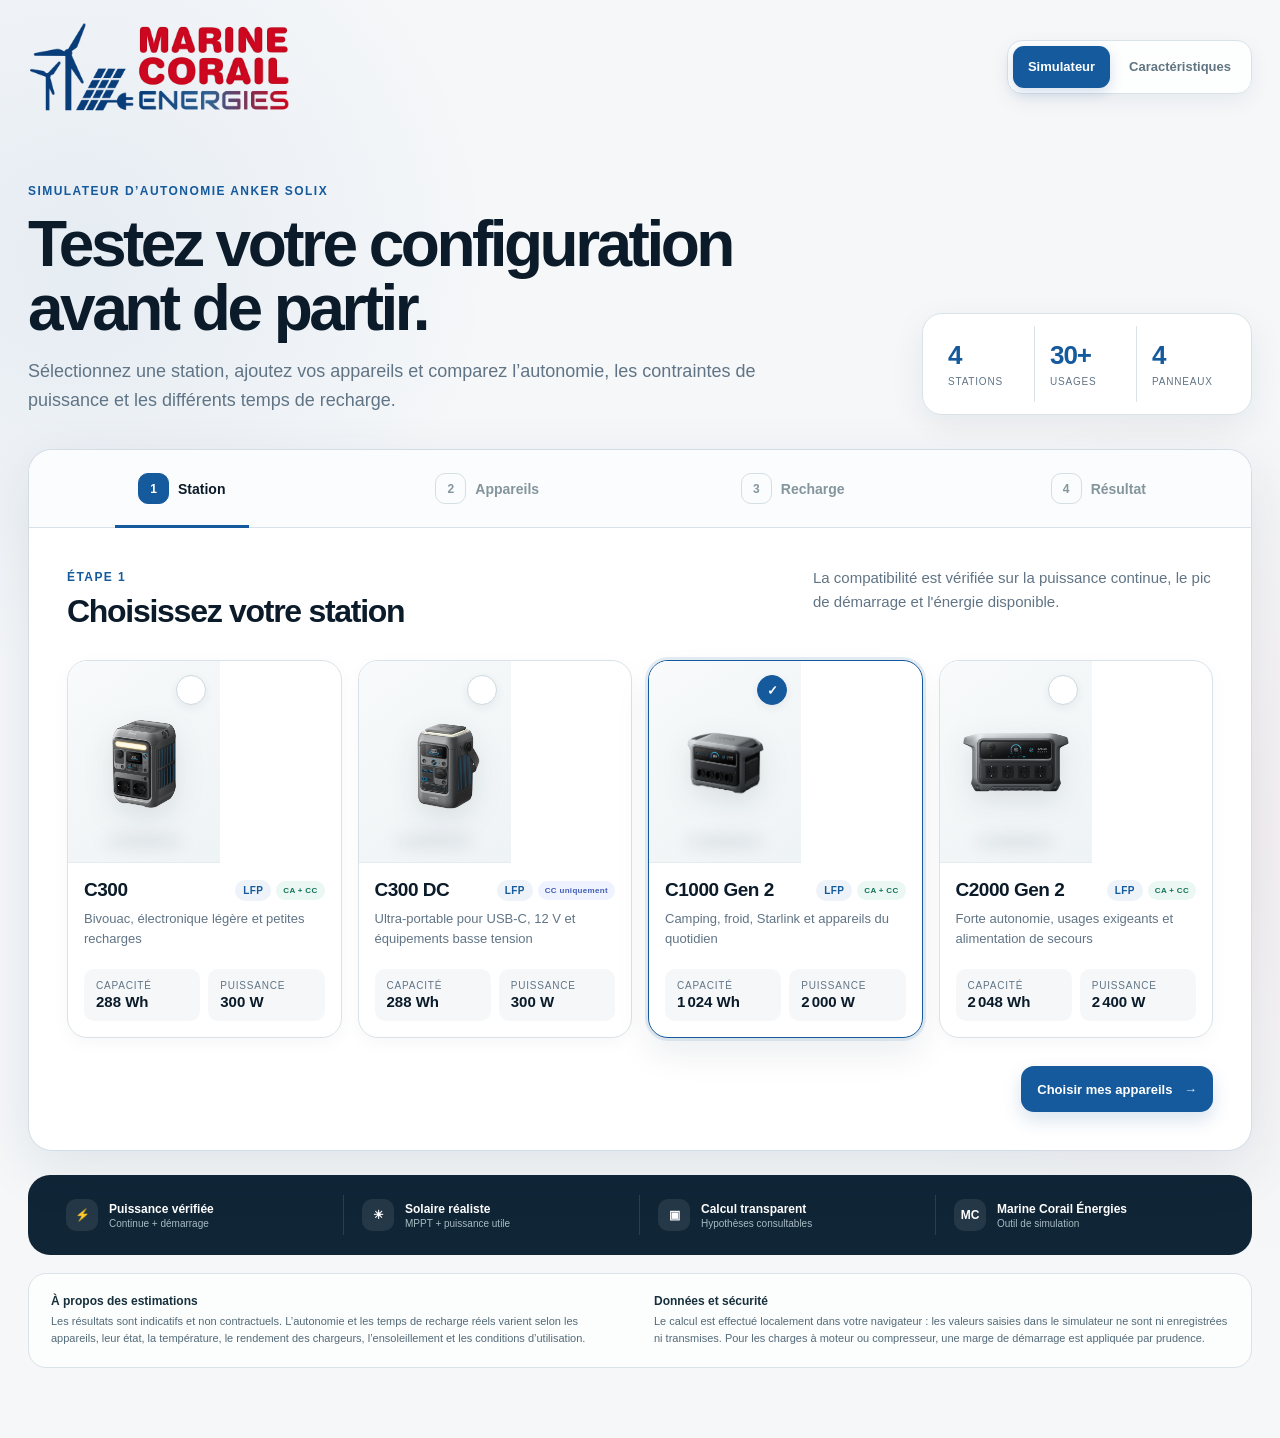
==== commit 7dac7929: "V1.5.1" ====
--- a/index.html
+++ b/index.html
@@ -3,23 +3,32 @@
 <head>
   <meta charset="utf-8" />
   <meta name="viewport" content="width=device-width, initial-scale=1" />
-  <meta name="description" content="Simulateur d'autonomie et de recharge Anker SOLIX par Marine Corail." />
+  <meta name="description" content="Simulateur d'autonomie, recharge et caractéristiques Anker SOLIX par Marine Corail Énergies." />
   <meta name="theme-color" content="#071923" />
-  <title>Simulateur Anker SOLIX | Marine Corail</title>
-  <link rel="stylesheet" href="styles.css" />
+  <meta name="mobile-web-app-capable" content="yes" />
+  <meta name="apple-mobile-web-app-capable" content="yes" />
+  <meta name="apple-mobile-web-app-status-bar-style" content="black-translucent" />
+  <link rel="manifest" href="manifest.webmanifest" />
+  <link rel="apple-touch-icon" href="assets/icons/apple-touch-icon.png" />
+  <title>Anker SOLIX — Simulateur & caractéristiques | Marine Corail Énergies</title>
+  <link rel="stylesheet" href="styles.css?v=151" />
 </head>
 <body>
   <div class="ambient ambient-a"></div>
   <div class="ambient ambient-b"></div>
 
   <header class="site-header">
-    <a class="brand" href="#" aria-label="Marine Corail Énergies - Simulateur Anker SOLIX">
+    <a class="brand" href="#simulateur" aria-label="Marine Corail Énergies - Simulateur Anker SOLIX">
       <img class="brand-logo" src="assets/images/logo-marine-corail-energies.png" alt="Marine Corail Énergies" />
     </a>
-    <div class="header-pill"><span class="status-dot"></span> Outil de simulation Anker SOLIX</div>
+    <nav class="main-nav" aria-label="Navigation principale">
+      <button class="main-nav-btn active" data-view-target="simulator">Simulateur</button>
+      <button class="main-nav-btn" data-view-target="specs">Caractéristiques</button>
+    </nav>
   </header>
 
   <main class="shell">
+    <section id="simulatorView" class="view-panel active" data-view="simulator">
     <section class="hero">
       <div>
         <span class="eyebrow">SIMULATEUR D’AUTONOMIE ANKER SOLIX</span>
@@ -27,7 +36,7 @@
         <p>Sélectionnez une station, ajoutez vos appareils et comparez l’autonomie, les contraintes de puissance et les différents temps de recharge.</p>
       </div>
       <div class="hero-proof" aria-label="Périmètre du simulateur">
-        <div class="proof-card"><strong>3</strong><span>stations</span></div>
+        <div class="proof-card"><strong>4</strong><span>stations</span></div>
         <div class="proof-card"><strong>30+</strong><span>usages</span></div>
         <div class="proof-card"><strong>4</strong><span>panneaux</span></div>
       </div>
@@ -162,6 +171,37 @@
       <div><span>MC</span><div><strong>Marine Corail Énergies</strong><small>Outil de simulation</small></div></div>
     </section>
 
+    </section>
+
+    <section id="specsView" class="view-panel" data-view="specs">
+      <section class="specs-hero">
+        <div>
+          <span class="eyebrow">GUIDE DES MODÈLES ANKER SOLIX</span>
+          <h1>Comparez les stations en un coup d’œil.</h1>
+          <p>Capacité, puissance, recharge, solaire, connectique et encombrement. Les informations sont présentées comme un guide technique complémentaire au simulateur.</p>
+        </div>
+        <button class="btn primary specs-to-simulator" data-view-target="simulator">Ouvrir le simulateur <span>→</span></button>
+      </section>
+
+      <div id="specCards" class="spec-cards"></div>
+
+      <section class="comparison-section">
+        <div class="section-heading specs-heading">
+          <div><span class="section-kicker">COMPARATIF</span><h2>Les différences essentielles</h2></div>
+          <p>Faites défiler horizontalement le tableau sur mobile si nécessaire.</p>
+        </div>
+        <div class="comparison-scroll"><table id="specComparison" class="comparison-table"></table></div>
+      </section>
+
+      <section class="panel-guide">
+        <div class="section-heading specs-heading">
+          <div><span class="section-kicker">SOLAIRE</span><h2>Compatibilité des panneaux</h2></div>
+          <p>Le simulateur vérifie ensuite automatiquement les limites de tension, courant et puissance selon le montage.</p>
+        </div>
+        <div id="panelCompatibility" class="panel-compatibility"></div>
+      </section>
+    </section>
+
     <footer class="simulator-footer">
       <div>
         <strong>À propos des estimations</strong>
@@ -182,6 +222,7 @@
         <label>Puissance nominale (W)<input id="customPower" type="number" min="1" value="100" required /></label>
         <label>Heures / jour<input id="customHours" type="number" min="0.1" max="24" step="0.1" value="2" required /></label>
         <label>Quantité<input id="customQty" type="number" min="1" max="20" value="1" required /></label>
+        <label>Alimentation<select id="customSupply"><option value="ac">Prise 230 V</option><option value="either">USB / 12 V / CC</option></select></label>
         <label>Pic de démarrage (W)<input id="customStartup" type="number" min="1" value="100" /></label>
       </div>
       <label class="checkbox-line"><input id="customMotor" type="checkbox" /> <span>Cet appareil possède un moteur / compresseur</span></label>
@@ -189,7 +230,8 @@
     </form>
   </dialog>
 
-  <script src="data.js"></script>
-  <script src="app.js"></script>
+  <script src="data.js?v=151"></script>
+  <script src="app.js?v=151"></script>
+  <script src="shell-mode.js?v=151"></script>
 </body>
 </html>
--- a/styles.css
+++ b/styles.css
@@ -816,3 +816,301 @@
   .mobile-live-main strong { font-size: 20px; }
   .mobile-live-status { min-width: 84px; padding: 8px; }
 }
+
+/* V1.4 — navigation Simulateur / Caractéristiques + C300 DC + usage tablette */
+.view-panel { display: none; }
+.view-panel.active { display: block; animation: fadeIn .22s ease both; }
+
+.main-nav {
+  display: inline-flex;
+  align-items: center;
+  gap: 4px;
+  padding: 5px;
+  border: 1px solid #d8e2e8;
+  border-radius: 15px;
+  background: rgba(255,255,255,.82);
+  box-shadow: 0 7px 22px rgba(13,40,61,.06);
+  backdrop-filter: blur(12px);
+}
+.main-nav-btn {
+  border: 0;
+  border-radius: 11px;
+  background: transparent;
+  padding: 10px 15px;
+  color: #607581;
+  font-size: 13px;
+  font-weight: 850;
+  cursor: pointer;
+  min-height: 42px;
+}
+.main-nav-btn.active { background: #155a9c; color: white; box-shadow: 0 5px 14px rgba(21,90,156,.18); }
+.main-nav-btn:focus-visible { outline: 3px solid rgba(21,90,156,.22); outline-offset: 2px; }
+
+/* 4 stations sur grand écran */
+.station-grid { grid-template-columns: repeat(4, minmax(0,1fr)); }
+.station-card { padding: 0; overflow: hidden; min-height: 330px; }
+.station-media { height: 150px; padding: 13px; display: grid; place-items: center; background: linear-gradient(145deg,#f8fafb,#eef3f5); border-bottom: 1px solid #e5ecef; position: relative; }
+.station-media img { width: 100%; height: 126px; object-fit: contain; filter: drop-shadow(0 10px 14px rgba(7,25,35,.10)); }
+.station-media::after { content: ""; position: absolute; width: 54%; height: 11px; left: 23%; bottom: 15px; background: rgba(10,28,38,.10); filter: blur(8px); border-radius: 50%; z-index: 0; }
+.station-media img, .station-select { z-index: 1; }
+.station-card-copy { padding: 16px; display: flex; flex-direction: column; flex: 1; }
+.station-badges { display: flex; align-items: center; gap: 5px; flex-wrap: wrap; justify-content: flex-end; }
+.output-badge { padding: 5px 7px; border-radius: 999px; font-size: 8px; font-weight: 900; letter-spacing: .04em; background: #eaf7f2; color: #117458; white-space: nowrap; }
+.output-badge.dc { background: #eef3ff; color: #425db5; }
+.station-usecase { min-height: 44px; }
+
+/* Caractéristiques */
+.specs-hero {
+  display: grid;
+  grid-template-columns: minmax(0,1fr) auto;
+  gap: 30px;
+  align-items: end;
+  padding: 52px 0 34px;
+}
+.specs-hero h1 { margin: 12px 0 16px; font-size: clamp(38px,5vw,66px); line-height: 1; letter-spacing: -.05em; max-width: 920px; }
+.specs-hero p { margin: 0; max-width: 780px; color: var(--muted); font-size: 17px; line-height: 1.6; }
+.specs-to-simulator { white-space: nowrap; }
+
+.spec-cards { display: grid; grid-template-columns: repeat(2,minmax(0,1fr)); gap: 18px; }
+.spec-model-card {
+  display: grid;
+  grid-template-columns: 42% minmax(0,1fr);
+  min-height: 410px;
+  overflow: hidden;
+  border: 1px solid #d8e3e8;
+  border-radius: 24px;
+  background: rgba(255,255,255,.94);
+  box-shadow: 0 14px 42px rgba(13,40,61,.07);
+}
+.spec-model-card.dc-model { border-color: #d9e0f3; }
+.spec-model-media { display: grid; place-items: center; min-height: 100%; padding: 30px 20px; background: linear-gradient(150deg,#f7fafb,#edf2f5); }
+.spec-model-media img { width: 100%; height: 240px; object-fit: contain; filter: drop-shadow(0 18px 22px rgba(7,25,35,.13)); }
+.spec-model-copy { padding: 26px 24px; display: flex; flex-direction: column; }
+.spec-model-top { display: flex; justify-content: space-between; gap: 14px; align-items: flex-start; }
+.spec-model-top h2 { margin: 7px 0 0; font-size: 28px; letter-spacing: -.04em; }
+.spec-type { display: inline-flex; padding: 6px 8px; border-radius: 999px; background: #eaf7f2; color: #117458; font-size: 9px; font-weight: 900; letter-spacing: .08em; text-transform: uppercase; }
+.spec-type.dc { background: #eef3ff; color: #425db5; }
+.official-name { margin: 6px 0 0; font-size: 10px; color: #7a8d97; }
+.spec-usecase { margin: 12px 0 17px; color: var(--muted); font-size: 13px; line-height: 1.5; }
+.spec-key-grid { display: grid; grid-template-columns: repeat(2,1fr); gap: 8px; }
+.spec-key-grid > div { padding: 10px; border-radius: 12px; background: #f5f8fa; }
+.spec-key-grid span { display: block; color: #70838e; font-size: 9px; text-transform: uppercase; letter-spacing: .07em; }
+.spec-key-grid strong { display: block; margin-top: 3px; font-size: 15px; }
+.spec-detail-list { display: grid; gap: 7px; margin-top: 15px; }
+.spec-detail-list > div { display: grid; grid-template-columns: 82px 1fr; gap: 10px; align-items: start; padding-top: 7px; border-top: 1px solid #edf1f3; }
+.spec-detail-list span { color: #71838d; font-size: 10px; }
+.spec-detail-list b { color: #17303c; font-size: 11px; font-weight: 750; line-height: 1.45; }
+.spec-note { margin-top: 14px; padding: 10px 11px; border-radius: 11px; background: #f4f7f9; color: #536a78; font-size: 10px; line-height: 1.5; }
+.spec-sim-btn { margin-top: auto; align-self: flex-start; }
+
+.comparison-section, .panel-guide { margin-top: 30px; padding: 26px; border-radius: 24px; background: rgba(255,255,255,.92); border: 1px solid #d8e3e8; box-shadow: 0 12px 36px rgba(13,40,61,.055); }
+.specs-heading { margin-bottom: 20px; }
+.comparison-scroll { overflow-x: auto; border: 1px solid #e0e7eb; border-radius: 16px; background: white; }
+.comparison-table { width: 100%; min-width: 900px; border-collapse: collapse; table-layout: fixed; }
+.comparison-table th, .comparison-table td { padding: 13px 14px; border-bottom: 1px solid #e8edef; border-right: 1px solid #edf1f3; text-align: left; vertical-align: middle; font-size: 11px; line-height: 1.4; }
+.comparison-table th:last-child, .comparison-table td:last-child { border-right: 0; }
+.comparison-table tbody tr:last-child th, .comparison-table tbody tr:last-child td { border-bottom: 0; }
+.comparison-table thead th { background: #f7f9fa; font-size: 12px; }
+.comparison-table thead th:first-child { width: 160px; color: #657985; }
+.comparison-table thead th img { width: 60px; height: 52px; object-fit: contain; display: block; margin-bottom: 5px; }
+.comparison-table thead th span { display: block; color: #153247; font-weight: 900; }
+.comparison-table tbody th { background: #fafbfc; color: #607581; font-weight: 800; width: 160px; }
+
+.panel-compatibility { border: 1px solid #e0e7eb; border-radius: 16px; overflow: hidden; background: white; }
+.panel-grid-head, .panel-grid-row { display: grid; grid-template-columns: 150px repeat(4,minmax(125px,1fr)); align-items: center; }
+.panel-grid-head { background: #f6f9fa; color: #17303c; font-size: 10px; font-weight: 850; }
+.panel-grid-head > *, .panel-grid-row > * { padding: 12px 13px; border-right: 1px solid #edf1f3; }
+.panel-grid-head > *:last-child, .panel-grid-row > *:last-child { border-right: 0; }
+.panel-grid-row { border-top: 1px solid #edf1f3; }
+.panel-grid-row > div strong { display: block; font-size: 12px; }
+.panel-grid-row > div small { display: block; margin-top: 2px; color: #71838d; font-size: 10px; }
+.panel-status { font-size: 10px; font-weight: 850; }
+.panel-status.yes { color: #117458; }
+.panel-status.no { color: #9caab1; }
+
+.form-grid select { border: 1px solid #d6dfe2; border-radius: 10px; background: white; padding: 10px; color: var(--ink); text-transform: none; letter-spacing: normal; min-height: 42px; }
+
+@media (max-width: 1180px) {
+  .station-grid { grid-template-columns: repeat(2,minmax(0,1fr)); }
+  .spec-model-card { grid-template-columns: 36% minmax(0,1fr); }
+  .spec-model-media img { height: 210px; }
+}
+
+@media (max-width: 900px) {
+  .site-header { align-items: center; }
+  .specs-hero { grid-template-columns: 1fr; align-items: start; }
+  .specs-to-simulator { justify-self: start; }
+  .spec-cards { grid-template-columns: 1fr; }
+  .spec-model-card { grid-template-columns: 34% minmax(0,1fr); min-height: 360px; }
+  .panel-compatibility { overflow-x: auto; }
+  .panel-grid-head, .panel-grid-row { min-width: 820px; }
+}
+
+@media (max-width: 760px) {
+  .site-header { flex-direction: column; align-items: stretch; gap: 11px; }
+  .brand { justify-content: center; }
+  .main-nav { width: 100%; display: grid; grid-template-columns: 1fr 1fr; }
+  .main-nav-btn { width: 100%; font-size: 12px; }
+  .station-grid { grid-template-columns: 1fr; }
+  .station-card { grid-template-columns: 128px minmax(0,1fr); min-height: 0; }
+  .station-media { min-height: 178px; height: 100%; border-bottom: 0; border-right: 1px solid #e7edf1; }
+  .station-media img { height: 145px; }
+  .station-card-copy { padding: 16px 14px; }
+  .station-usecase { min-height: 0; }
+  .station-badges { justify-content: flex-start; }
+  .specs-hero { padding: 32px 3px 24px; }
+  .specs-hero h1 { font-size: 42px; }
+  .specs-hero p { font-size: 15px; }
+  .spec-model-card { grid-template-columns: 1fr; }
+  .spec-model-media { min-height: 220px; padding: 18px; }
+  .spec-model-media img { height: 190px; }
+  .spec-model-copy { padding: 20px 18px; }
+  .comparison-section, .panel-guide { padding: 18px 14px; border-radius: 19px; }
+}
+
+@media (max-width: 430px) {
+  .main-nav-btn { padding: 9px 8px; }
+  .station-card { grid-template-columns: 112px minmax(0,1fr); }
+  .station-media img { height: 130px; }
+  .station-badges { gap: 3px; }
+  .output-badge { font-size: 7px; }
+  .specs-hero h1 { font-size: 37px; }
+  .spec-key-grid { grid-template-columns: 1fr 1fr; }
+  .spec-detail-list > div { grid-template-columns: 72px 1fr; }
+}
+
+/* Indication de la connectique des appareils, utile pour la C300 DC */
+.appliance-card-top { display: flex; align-items: flex-start; justify-content: space-between; gap: 8px; }
+.appliance-card-top .appliance-icon { margin-bottom: 10px; }
+.supply-badge { display: inline-flex; align-items: center; padding: 5px 6px; border-radius: 999px; font-size: 8px; line-height: 1; font-weight: 900; white-space: nowrap; background: #eef3f6; color: #607581; }
+.supply-badge.dc { background: #eef3ff; color: #425db5; }
+.supply-badge.ac { background: #edf7f4; color: #147158; }
+.supply-badge.bad { background: #fff0f0; color: #aa3434; }
+.appliance-card.interface-incompatible { border-style: dashed; background: #fffafa; }
+.appliance-card.interface-incompatible .appliance-add { color: #a84545; }
+
+/* 5 modes possibles avec la C300 DC (dont USB-C) */
+.charge-methods { grid-template-columns: repeat(auto-fit,minmax(145px,1fr)); }
+
+/* =========================================================
+   V1.5 — Mode borne / application installable
+   ========================================================= */
+.run-mode-kiosk,
+.run-mode-app { overscroll-behavior: none; }
+
+.mode-controls {
+  position: fixed;
+  z-index: 1200;
+  right: 18px;
+  bottom: 18px;
+  display: flex;
+  align-items: center;
+  gap: 7px;
+  padding: 7px;
+  border: 1px solid rgba(7,25,35,.11);
+  border-radius: 16px;
+  background: rgba(255,255,255,.94);
+  box-shadow: 0 12px 36px rgba(7,25,35,.16);
+  backdrop-filter: blur(14px);
+}
+.mode-label {
+  padding: 0 8px 0 6px;
+  color: #607581;
+  font-size: 12px;
+  font-weight: 850;
+  letter-spacing: .02em;
+  white-space: nowrap;
+}
+.mode-control-btn {
+  min-height: 40px;
+  border: 0;
+  border-radius: 11px;
+  background: #eef3f6;
+  color: #17313d;
+  padding: 0 12px;
+  font: inherit;
+  font-size: 13px;
+  font-weight: 850;
+  cursor: pointer;
+  transition: transform .16s ease, background .16s ease;
+}
+.mode-control-btn:hover { background: #e1eaf0; transform: translateY(-1px); }
+.mode-control-btn.install-btn { background: #155a9c; color: #fff; }
+.mode-control-btn.hidden { display: none; }
+
+.idle-warning {
+  position: fixed;
+  z-index: 2000;
+  inset: 0;
+  display: grid;
+  place-items: center;
+  padding: 24px;
+  background: rgba(4,18,25,.72);
+  backdrop-filter: blur(8px);
+}
+.idle-warning.hidden { display: none; }
+.idle-warning-card {
+  width: min(440px, 100%);
+  padding: 34px;
+  border-radius: 26px;
+  background: #fff;
+  text-align: center;
+  box-shadow: 0 30px 80px rgba(0,0,0,.28);
+}
+.idle-warning-icon {
+  width: 62px;
+  height: 62px;
+  margin: 0 auto 18px;
+  display: grid;
+  place-items: center;
+  border-radius: 18px;
+  background: #eef5fb;
+  color: #155a9c;
+  font-size: 34px;
+  font-weight: 800;
+}
+.idle-warning-card h2 { margin: 0 0 10px; font-size: clamp(24px,4vw,32px); }
+.idle-warning-card p { margin: 0 auto 18px; max-width: 34ch; color: #607581; line-height: 1.55; }
+.idle-warning-card > strong { display: block; margin-bottom: 20px; color: #df0b24; font-size: 30px; }
+.idle-warning-card .btn { min-width: 180px; }
+
+.mode-toast {
+  position: fixed;
+  z-index: 2200;
+  left: 50%;
+  bottom: 86px;
+  transform: translate(-50%, 16px);
+  padding: 11px 16px;
+  border-radius: 999px;
+  background: #071923;
+  color: #fff;
+  font-size: 13px;
+  font-weight: 800;
+  opacity: 0;
+  pointer-events: none;
+  transition: opacity .2s ease, transform .2s ease;
+}
+.mode-toast.show { opacity: 1; transform: translate(-50%,0); }
+
+@media (display-mode: fullscreen), (display-mode: standalone) {
+  .run-mode-app .mode-controls { bottom: max(18px, env(safe-area-inset-bottom)); }
+}
+
+@media (max-width: 760px) {
+  .run-mode-kiosk .shell,
+  .run-mode-app .shell { padding-bottom: 96px; }
+  .mode-controls {
+    left: 12px;
+    right: 12px;
+    bottom: max(12px, env(safe-area-inset-bottom));
+    justify-content: center;
+  }
+  .mode-label { display: none; }
+  .mode-control-btn { flex: 1 1 0; padding-inline: 8px; }
+  .mode-control-btn span { font-size: 12px; }
+}
+
+@media (max-width: 410px) {
+  .mode-control-btn span { display: none; }
+  .mode-control-btn { font-size: 20px; }
+}
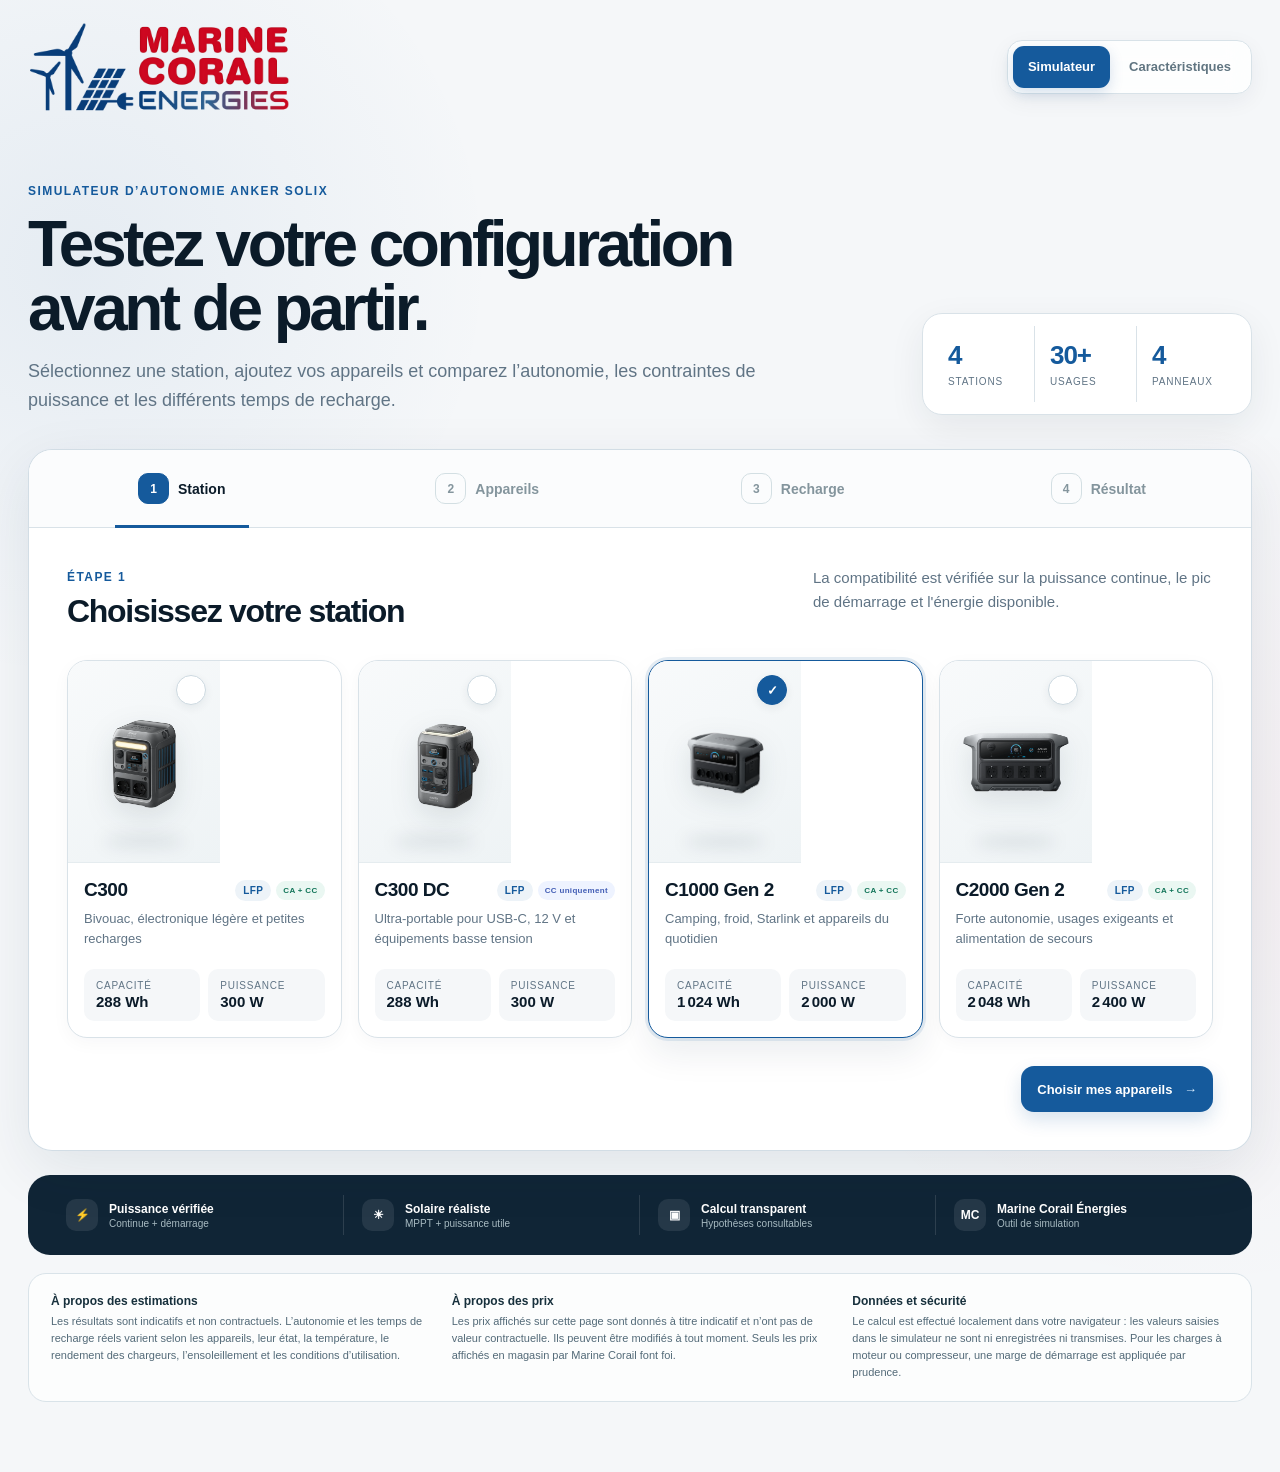
==== commit 093ca64f: "new v1.6.1" ====
--- a/index.html
+++ b/index.html
@@ -11,7 +11,7 @@
   <link rel="manifest" href="manifest.webmanifest" />
   <link rel="apple-touch-icon" href="assets/icons/apple-touch-icon.png" />
   <title>Anker SOLIX — Simulateur & caractéristiques | Marine Corail Énergies</title>
-  <link rel="stylesheet" href="styles.css?v=151" />
+  <link rel="stylesheet" href="styles.css?v=161" />
 </head>
 <body>
   <div class="ambient ambient-a"></div>
@@ -185,6 +185,18 @@
 
       <div id="specCards" class="spec-cards"></div>
 
+      <section class="accessory-guide">
+        <div class="section-heading specs-heading">
+          <div><span class="section-kicker">ACCESSOIRES & RECHARGE</span><h2>Panneaux, extension et chargeur alternateur</h2></div>
+          <p>Les prix sont lus depuis <code>prices.js</code> afin de pouvoir être modifiés sans toucher au reste de l’application.</p>
+        </div>
+        <div id="accessoryCards" class="accessory-cards"></div>
+      <div class="price-disclaimer">
+        <strong>Prix indicatifs</strong>
+        <p>Les prix affichés sur cette page sont donnés à titre indicatif et n’ont pas de valeur contractuelle. Ils peuvent être modifiés à tout moment. Seuls les prix affichés en magasin par Marine Corail font foi.</p>
+      </div>
+      </section>
+
       <section class="comparison-section">
         <div class="section-heading specs-heading">
           <div><span class="section-kicker">COMPARATIF</span><h2>Les différences essentielles</h2></div>
@@ -206,6 +218,10 @@
       <div>
         <strong>À propos des estimations</strong>
         <p>Les résultats sont indicatifs et non contractuels. L’autonomie et les temps de recharge réels varient selon les appareils, leur état, la température, le rendement des chargeurs, l’ensoleillement et les conditions d’utilisation.</p>
+      </div>
+      <div>
+        <strong>À propos des prix</strong>
+        <p>Les prix affichés sur cette page sont donnés à titre indicatif et n’ont pas de valeur contractuelle. Ils peuvent être modifiés à tout moment. Seuls les prix affichés en magasin par Marine Corail font foi.</p>
       </div>
       <div>
         <strong>Données et sécurité</strong>
@@ -230,8 +246,9 @@
     </form>
   </dialog>
 
-  <script src="data.js?v=151"></script>
-  <script src="app.js?v=151"></script>
-  <script src="shell-mode.js?v=151"></script>
+  <script src="data.js?v=161"></script>
+  <script src="prices.js?v=161"></script>
+  <script src="app.js?v=161"></script>
+  <script src="shell-mode.js?v=161"></script>
 </body>
 </html>
--- a/styles.css
+++ b/styles.css
@@ -758,8 +758,8 @@
   margin-top: 18px;
   padding: 20px 22px;
   display: grid;
-  grid-template-columns: 1fr 1fr;
-  gap: 28px;
+  grid-template-columns: repeat(3, minmax(0, 1fr));
+  gap: 24px;
   border: 1px solid #d9e3e9;
   border-radius: 18px;
   background: rgba(255,255,255,.72);
@@ -1114,3 +1114,57 @@
   .mode-control-btn span { display: none; }
   .mode-control-btn { font-size: 20px; }
 }
+
+/* v1.6 — prices & accessories */
+.spec-price-row { display:flex; align-items:center; justify-content:space-between; gap:12px; margin:2px 0 15px; padding:12px 14px; border:1px solid #d8e4ea; background:#fff; border-radius:13px; }
+.spec-price-row span { color:#657b87; font-size:11px; font-weight:700; }
+.spec-price-row strong { color:#0b5aa6; font-size:18px; letter-spacing:-.02em; text-align:right; }
+.spec-price-row .price-empty { color:#8798a2; font-size:13px; font-weight:700; }
+.accessory-guide { margin-top:34px; }
+.accessory-cards { display:grid; grid-template-columns:repeat(2,minmax(0,1fr)); gap:18px; }
+.accessory-card { display:grid; grid-template-columns:40% minmax(0,1fr); overflow:hidden; border:1px solid var(--line); border-radius:22px; background:#fff; box-shadow:0 10px 32px rgba(7,25,35,.055); }
+.accessory-media { display:grid; place-items:center; min-height:330px; padding:22px; background:linear-gradient(150deg,#f7fafb,#edf2f5); }
+.accessory-media img { width:100%; max-height:245px; object-fit:contain; filter:drop-shadow(0 15px 22px rgba(7,25,35,.12)); }
+.accessory-copy { padding:24px 22px; }
+.accessory-top h3 { margin:7px 0 3px; font-size:22px; line-height:1.05; letter-spacing:-.035em; }
+.product-ref { color:#738692; font-size:10px; font-weight:700; }
+.accessory-copy > p { margin:12px 0 14px; color:var(--muted); font-size:13px; line-height:1.5; }
+.accessory-key-grid { display:grid; grid-template-columns:repeat(2,1fr); gap:8px; }
+.accessory-key-grid > div { padding:10px; border-radius:12px; background:#f5f8fa; }
+.accessory-key-grid span { display:block; color:#70838e; font-size:9px; text-transform:uppercase; letter-spacing:.07em; }
+.accessory-key-grid strong { display:block; margin-top:3px; font-size:14px; line-height:1.25; }
+.accessory-price { margin-bottom:12px; }
+@media (max-width:1100px) { .accessory-cards { grid-template-columns:1fr; } .accessory-card { grid-template-columns:34% minmax(0,1fr); } }
+@media (max-width:680px) { .accessory-card { grid-template-columns:1fr; } .accessory-media { min-height:210px; padding:16px; } .accessory-media img { max-height:190px; } .accessory-copy { padding:19px 17px; } .accessory-key-grid { grid-template-columns:1fr 1fr; } .spec-price-row strong { font-size:16px; } }
+.accessory-media::after { content:"ANKER SOLIX"; position:absolute; color:#9aabb4; font-size:11px; font-weight:900; letter-spacing:.12em; z-index:0; }
+.accessory-media { position:relative; }
+.accessory-media img { position:relative; z-index:1; }
+
+
+/* V1.6.1 — mentions prix */
+.price-disclaimer {
+  margin-top: 18px;
+  padding: 14px 16px;
+  border: 1px solid #d9e3e9;
+  border-radius: 14px;
+  background: rgba(255,255,255,.74);
+  color: #536a78;
+}
+.price-disclaimer strong {
+  display: block;
+  margin-bottom: 4px;
+  color: #17303c;
+  font-size: 12px;
+}
+.price-disclaimer p {
+  margin: 0;
+  font-size: 11px;
+  line-height: 1.55;
+}
+@media (max-width: 1100px) {
+  .simulator-footer { grid-template-columns: 1fr; }
+}
+@media (max-width: 760px) {
+  .price-disclaimer strong { font-size: 13px; }
+  .price-disclaimer p { font-size: 12px; }
+}
